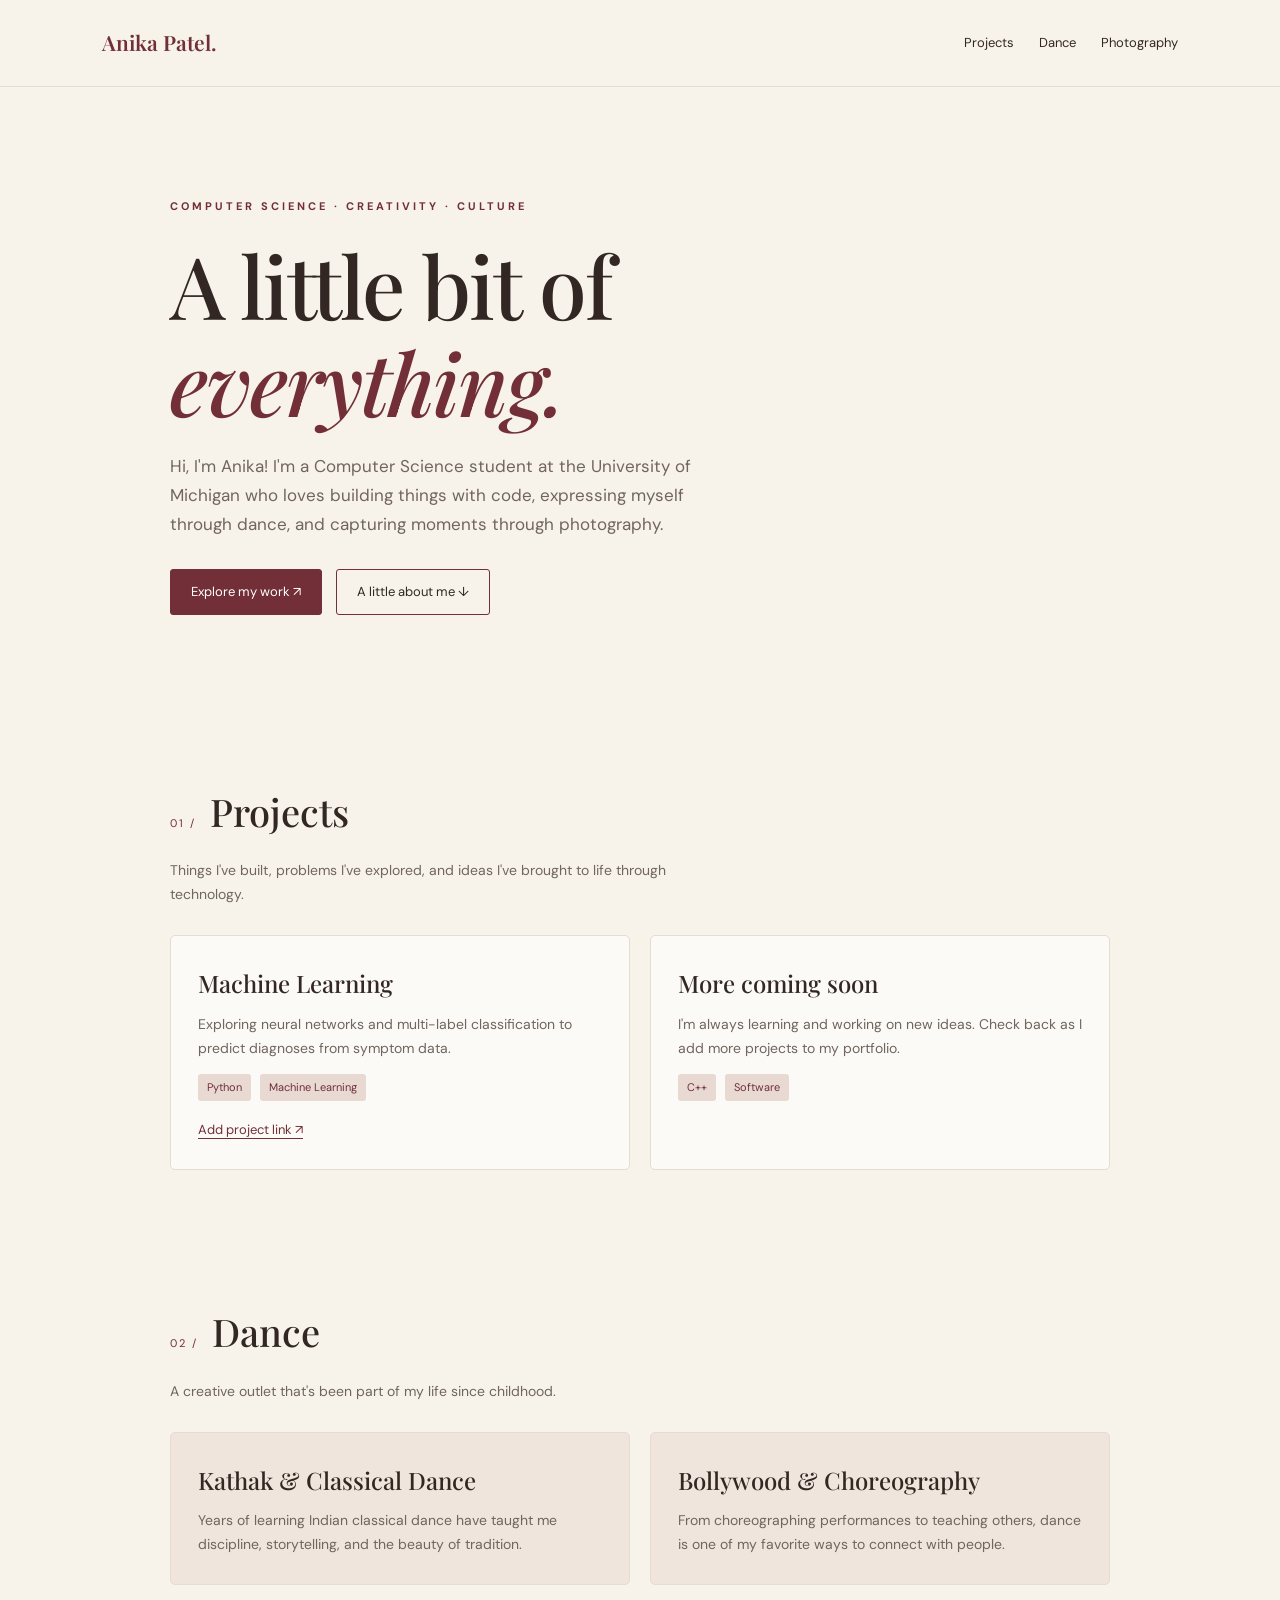
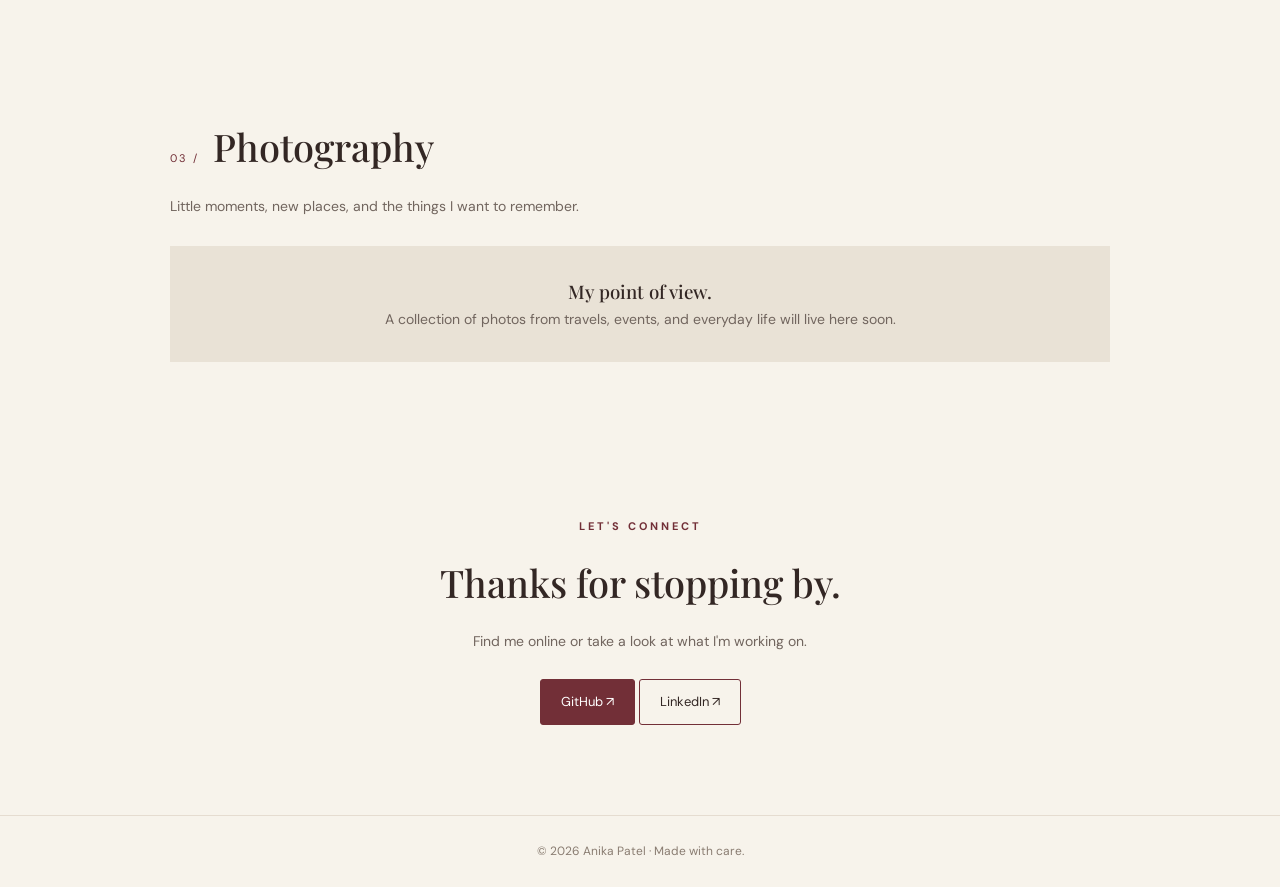
==== index.html @ 6e6ec439 "Create index.html" ====
<!DOCTYPE html>
<html lang="en">
<head>
  <meta charset="UTF-8">
  <meta name="viewport" content="width=device-width, initial-scale=1.0">
  <title>Anika Patel | Portfolio</title>

  <link rel="preconnect" href="https://fonts.googleapis.com">
  <link href="https://fonts.googleapis.com/css2?family=DM+Sans:wght@400;500;600;700&family=Playfair+Display:wght@400;500;600;700&display=swap" rel="stylesheet">

  <style>
    :root {
      --cream: #F7F3EB;
      --burgundy: #722F37;
      --rose: #E8D9D3;
      --espresso: #332724;
      --taupe: #A99B8C;
    }

    * {
      margin: 0;
      padding: 0;
      box-sizing: border-box;
    }

    html {
      scroll-behavior: smooth;
    }

    body {
      background: var(--cream);
      color: var(--espresso);
      font-family: 'DM Sans', sans-serif;
      line-height: 1.7;
    }

    a {
      color: inherit;
      text-decoration: none;
    }

    nav {
      display: flex;
      justify-content: space-between;
      align-items: center;
      padding: 25px 8%;
      border-bottom: 1px solid #e5dcd0;
    }

    .logo {
      color: var(--burgundy);
      font-family: 'Playfair Display', serif;
      font-size: 21px;
      font-weight: 600;
    }

    .nav-links {
      display: flex;
      gap: 25px;
      font-size: 13px;
    }

    .nav-links a:hover {
      color: var(--burgundy);
    }

    .hero {
      max-width: 1000px;
      margin: auto;
      padding: 110px 30px 100px;
    }

    .eyebrow {
      color: var(--burgundy);
      font-size: 11px;
      letter-spacing: 3px;
      text-transform: uppercase;
      font-weight: 700;
    }

    h1, h2, h3 {
      font-family: 'Playfair Display', serif;
      font-weight: 500;
    }

    h1 {
      font-size: clamp(48px, 8vw, 86px);
      line-height: 1.12;
      letter-spacing: -2px;
      margin: 22px 0;
    }

    h1 span {
      color: var(--burgundy);
      font-style: italic;
    }

    .intro {
      max-width: 570px;
      font-size: 17px;
      color: #71655e;
    }

    .hero-links {
      display: flex;
      gap: 14px;
      margin-top: 30px;
      flex-wrap: wrap;
    }

    .button {
      display: inline-block;
      padding: 11px 20px;
      border: 1px solid var(--burgundy);
      border-radius: 3px;
      font-size: 13px;
      transition: 0.2s;
    }

    .button.primary {
      color: white;
      background: var(--burgundy);
    }

    .button:hover {
      opacity: 0.8;
      transform: translateY(-2px);
    }

    .section {
      max-width: 1000px;
      margin: auto;
      padding: 65px 30px;
      scroll-margin-top: 25px;
    }

    .section-heading {
      display: flex;
      align-items: baseline;
      gap: 14px;
      margin-bottom: 30px;
    }

    .section-number {
      color: var(--burgundy);
      font-size: 11px;
      letter-spacing: 2px;
    }

    h2 {
      font-size: 38px;
    }

    .section-description {
      color: #71655e;
      max-width: 560px;
      margin-top: -15px;
      margin-bottom: 28px;
      font-size: 14px;
    }

    .grid {
      display: grid;
      grid-template-columns: repeat(2, minmax(0, 1fr));
      gap: 20px;
    }

    .card {
      background: #FCFAF6;
      border: 1px solid #e6ddd1;
      padding: 27px;
      border-radius: 5px;
      transition: 0.25s;
    }

    .card:hover {
      border-color: var(--burgundy);
      transform: translateY(-3px);
    }

    .card h3 {
      font-size: 24px;
      margin-bottom: 9px;
    }

    .card p {
      color: #71655e;
      font-size: 14px;
    }

    .tag {
      display: inline-block;
      color: var(--burgundy);
      background: var(--rose);
      padding: 4px 9px;
      margin: 14px 5px 0 0;
      font-size: 11px;
      border-radius: 3px;
    }

    .text-link {
      display: inline-block;
      color: var(--burgundy);
      font-size: 13px;
      margin-top: 18px;
      text-decoration: underline;
      text-underline-offset: 4px;
    }

    .dance-card {
      background: #EFE5DD;
    }

    .photo-note {
      background: #E9E2D6;
      padding: 30px;
      margin-top: 20px;
      text-align: center;
    }

    .photo-note p {
      color: #71655e;
      font-size: 14px;
    }

    .contact {
      text-align: center;
      padding-top: 90px;
      padding-bottom: 90px;
    }

    .contact h2 {
      margin: 15px 0;
    }

    footer {
      text-align: center;
      padding: 25px;
      border-top: 1px solid #e5dcd0;
      color: #897c71;
      font-size: 12px;
    }

    @media (max-width: 600px) {
      nav {
        padding: 20px 5%;
        align-items: flex-start;
        gap: 15px;
      }

      .nav-links {
        gap: 12px;
        flex-wrap: wrap;
        justify-content: flex-end;
        font-size: 11px;
      }

      .hero {
        padding: 75px 25px;
      }

      .section {
        padding: 45px 25px;
      }

      .grid {
        grid-template-columns: 1fr;
      }

      h2 {
        font-size: 32px;
      }
    }
  </style>
</head>

<body>

  <nav>
    <a href="#" class="logo">Anika Patel.</a>
    <div class="nav-links">
      <a href="#projects">Projects</a>
      <a href="#dance">Dance</a>
      <a href="#photography">Photography</a>
    </div>
  </nav>

  <header class="hero">
    <p class="eyebrow">Computer Science · Creativity · Culture</p>
    <h1>A little bit of<br><span>everything.</span></h1>
    <p class="intro">
      Hi, I'm Anika! I'm a Computer Science student at the
      University of Michigan who loves building things with code,
      expressing myself through dance, and capturing moments
      through photography.
    </p>
    <div class="hero-links">
      <a href="#projects" class="button primary">Explore my work ↗</a>
      <a href="#dance" class="button">A little about me ↓</a>
    </div>
  </header>

  <section class="section" id="projects">
    <div class="section-heading">
      <span class="section-number">01 /</span>
      <h2>Projects</h2>
    </div>
    <p class="section-description">
      Things I've built, problems I've explored, and ideas
      I've brought to life through technology.
    </p>

    <div class="grid">
      <article class="card">
        <h3>Machine Learning</h3>
        <p>
          Exploring neural networks and multi-label classification
          to predict diagnoses from symptom data.
        </p>
        <span class="tag">Python</span>
        <span class="tag">Machine Learning</span>
        <br>
        <a class="text-link" href="https://github.com/">Add project link ↗</a>
      </article>

      <article class="card">
        <h3>More coming soon</h3>
        <p>
          I'm always learning and working on new ideas.
          Check back as I add more projects to my portfolio.
        </p>
        <span class="tag">C++</span>
        <span class="tag">Software</span>
      </article>
    </div>
  </section>

  <section class="section" id="dance">
    <div class="section-heading">
      <span class="section-number">02 /</span>
      <h2>Dance</h2>
    </div>
    <p class="section-description">
      A creative outlet that's been part of my life since childhood.
    </p>

    <div class="grid">
      <article class="card dance-card">
        <h3>Kathak & Classical Dance</h3>
        <p>
          Years of learning Indian classical dance have taught me
          discipline, storytelling, and the beauty of tradition.
        </p>
      </article>

      <article class="card dance-card">
        <h3>Bollywood & Choreography</h3>
        <p>
          From choreographing performances to teaching others,
          dance is one of my favorite ways to connect with people.
        </p>
      </article>
    </div>
  </section>

  <section class="section" id="photography">
    <div class="section-heading">
      <span class="section-number">03 /</span>
      <h2>Photography</h2>
    </div>
    <p class="section-description">
      Little moments, new places, and the things I want to remember.
    </p>

    <div class="photo-note">
      <h3>My point of view.</h3>
      <p>
        A collection of photos from travels, events, and everyday life
        will live here soon.
      </p>
    </div>
  </section>

  <section class="section contact" id="contact">
    <p class="eyebrow">LET'S CONNECT</p>
    <h2>Thanks for stopping by.</h2>
    <p class="section-description" style="margin: 0 auto 25px;">
      Find me online or take a look at what I'm working on.
    </p>
    <a class="button primary"
       href="https://github.com/07anpatel">
       GitHub ↗
    </a>
    <a class="button" href="https://www.linkedin.com/">
      LinkedIn ↗
    </a>
  </section>

  <footer>
    © 2026 Anika Patel · Made with care.
  </footer>

</body>
</html>
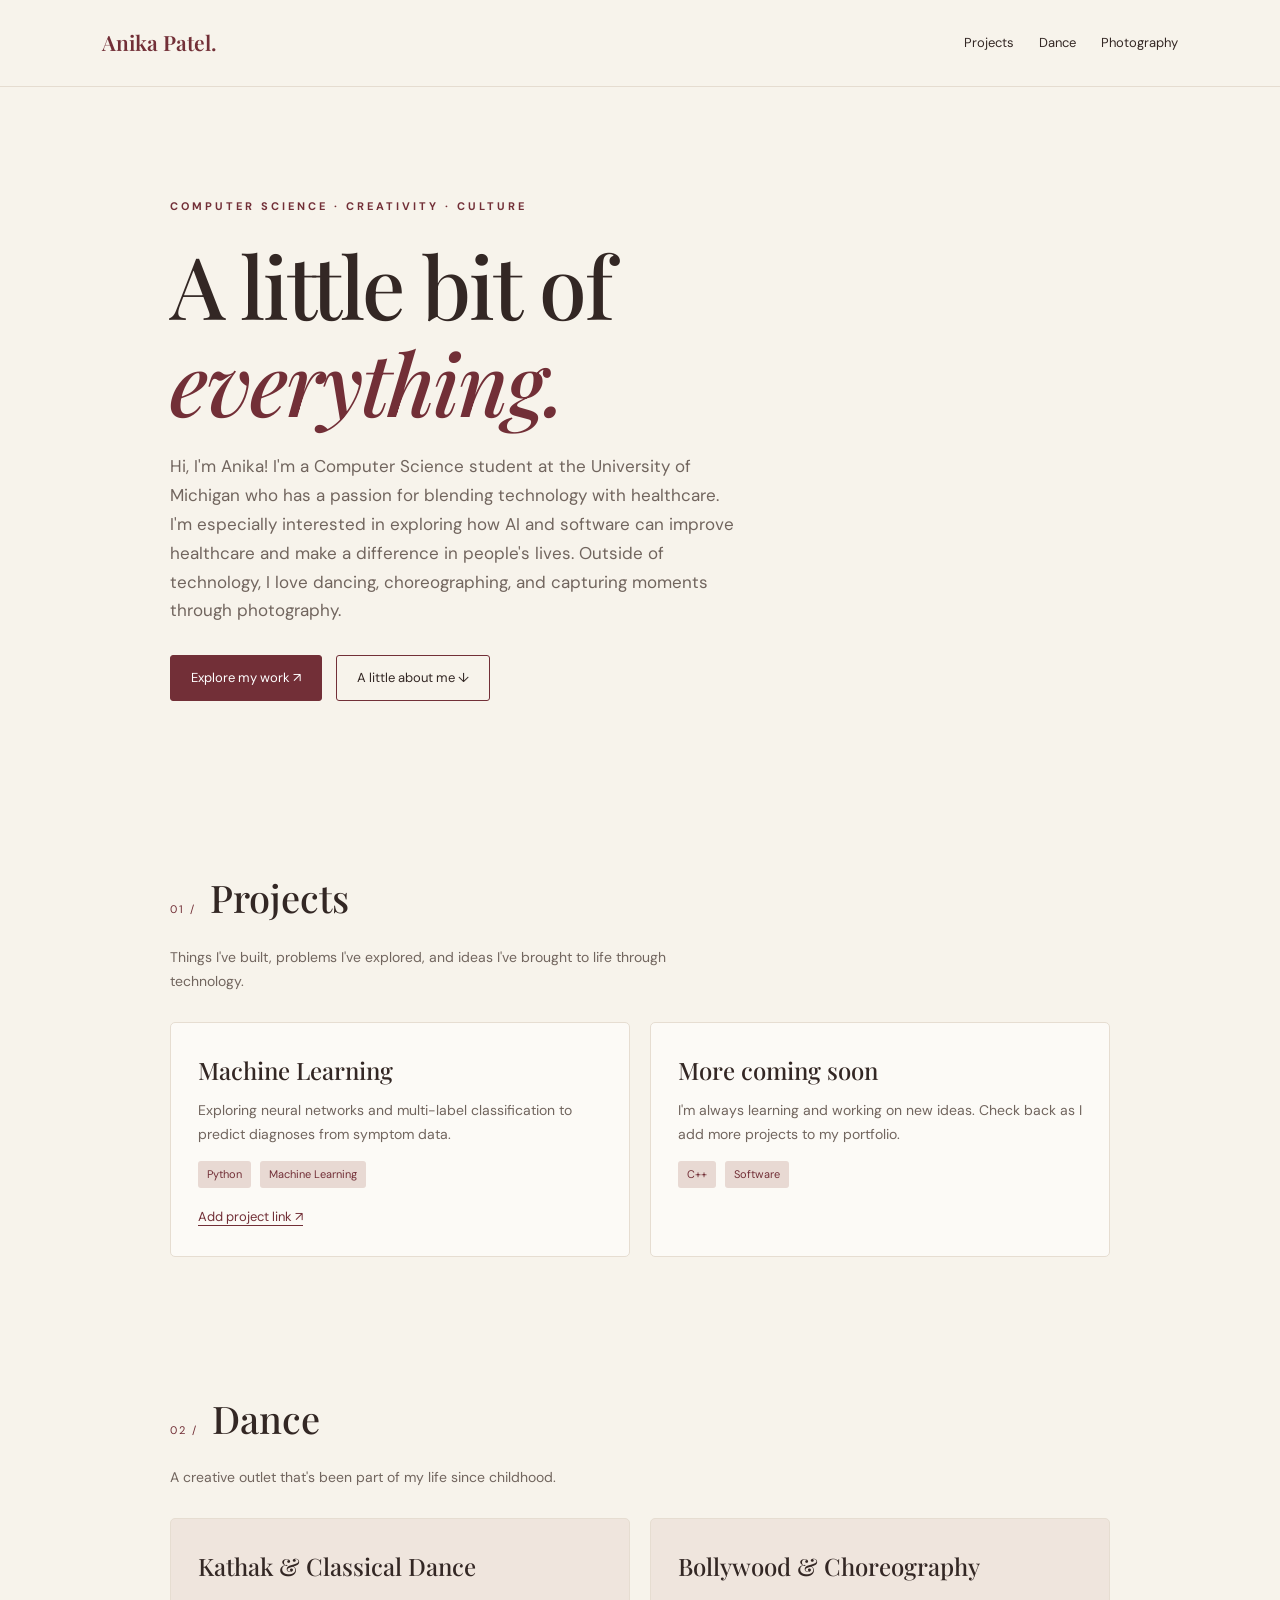
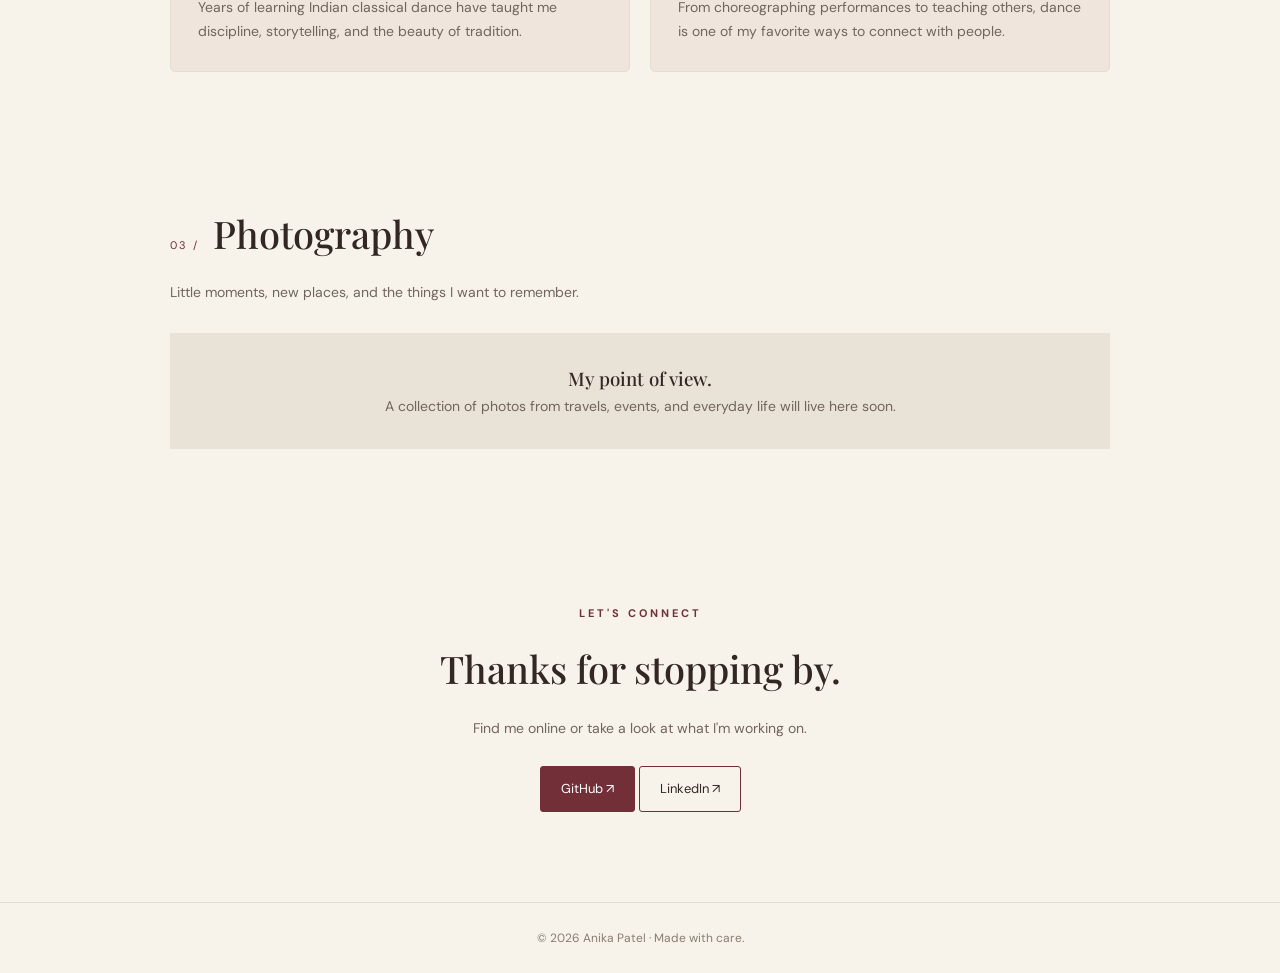
==== commit 5b02b6f7: "Update index.html" ====
--- a/index.html
+++ b/index.html
@@ -291,9 +291,11 @@
     <h1>A little bit of<br><span>everything.</span></h1>
     <p class="intro">
       Hi, I'm Anika! I'm a Computer Science student at the
-      University of Michigan who loves building things with code,
-      expressing myself through dance, and capturing moments
-      through photography.
+      University of Michigan who has a passion for blending technology
+      with healthcare. I'm especially interested in exploring how AI
+      and software can improve healthcare and make a difference in 
+      people's lives. Outside of technology, I love dancing, 
+      choreographing, and capturing moments through photography.
     </p>
     <div class="hero-links">
       <a href="#projects" class="button primary">Explore my work ↗</a>
@@ -392,7 +394,7 @@
        href="https://github.com/07anpatel">
        GitHub ↗
     </a>
-    <a class="button" href="https://www.linkedin.com/">
+    <a class="button" href="www.linkedin.com/in/anika-patel-8117b532b">
       LinkedIn ↗
     </a>
   </section>
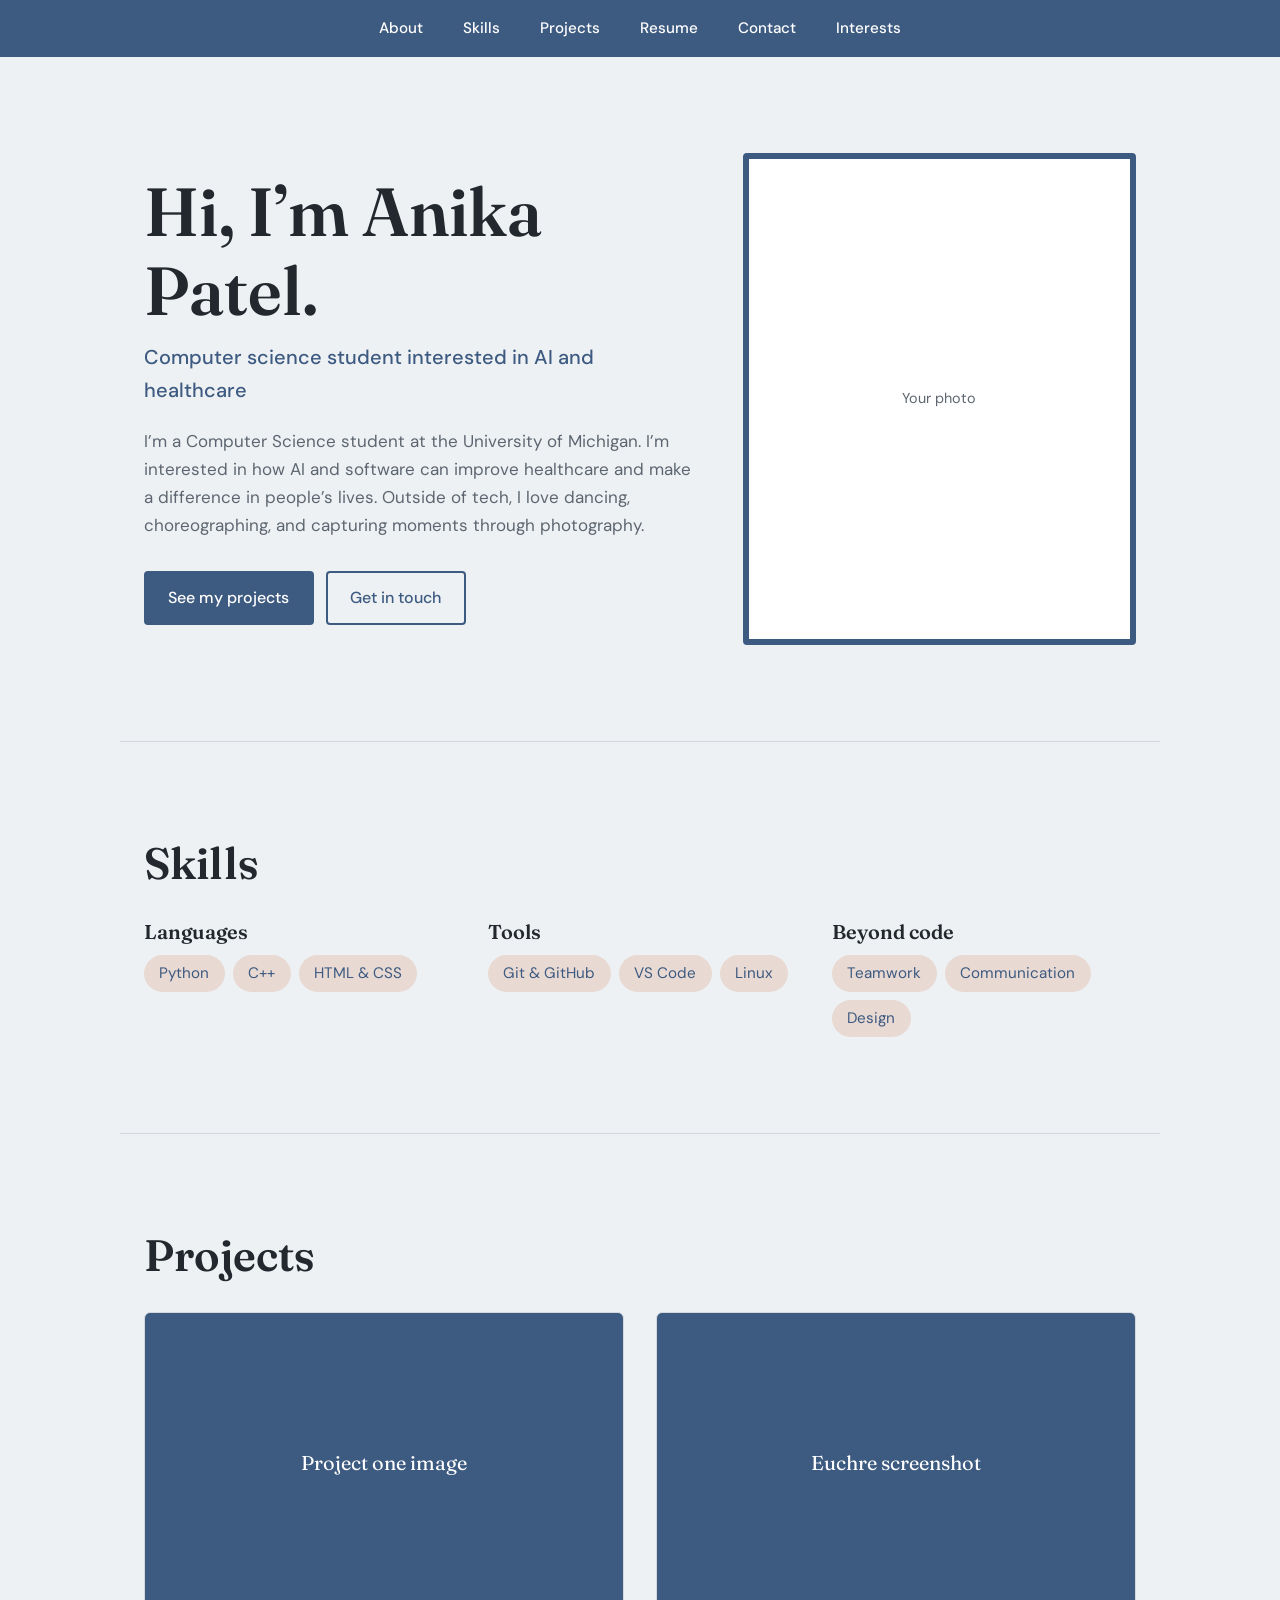
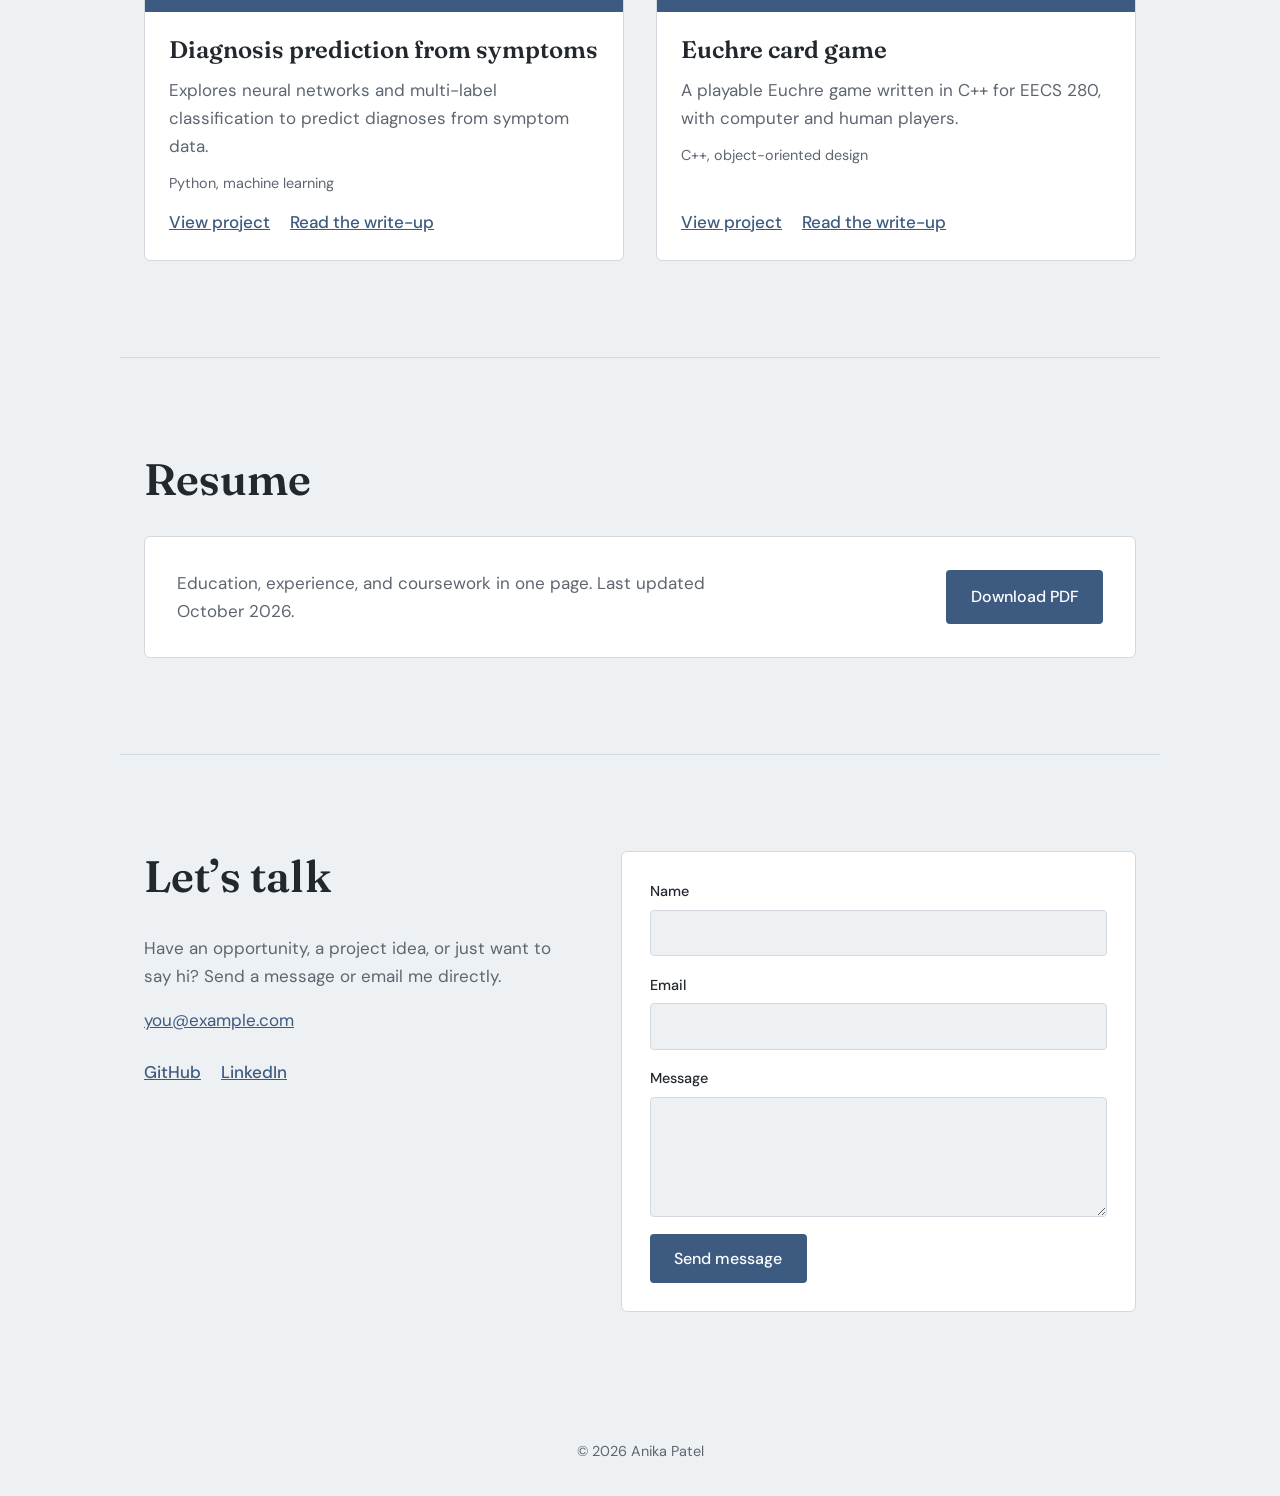
==== commit 52171f30: "Add files via upload" ====
--- a/index.html
+++ b/index.html
@@ -1,407 +1,118 @@
-
 <!DOCTYPE html>
 <html lang="en">
 <head>
-  <meta charset="UTF-8">
-  <meta name="viewport" content="width=device-width, initial-scale=1.0">
-  <title>Anika Patel | Portfolio</title>
-
-  <link rel="preconnect" href="https://fonts.googleapis.com">
-  <link href="https://fonts.googleapis.com/css2?family=DM+Sans:wght@400;500;600;700&family=Playfair+Display:wght@400;500;600;700&display=swap" rel="stylesheet">
-
-  <style>
-    :root {
-      --cream: #F7F3EB;
-      --burgundy: #722F37;
-      --rose: #E8D9D3;
-      --espresso: #332724;
-      --taupe: #A99B8C;
-    }
-
-    * {
-      margin: 0;
-      padding: 0;
-      box-sizing: border-box;
-    }
-
-    html {
-      scroll-behavior: smooth;
-    }
-
-    body {
-      background: var(--cream);
-      color: var(--espresso);
-      font-family: 'DM Sans', sans-serif;
-      line-height: 1.7;
-    }
-
-    a {
-      color: inherit;
-      text-decoration: none;
-    }
-
-    nav {
-      display: flex;
-      justify-content: space-between;
-      align-items: center;
-      padding: 25px 8%;
-      border-bottom: 1px solid #e5dcd0;
-    }
-
-    .logo {
-      color: var(--burgundy);
-      font-family: 'Playfair Display', serif;
-      font-size: 21px;
-      font-weight: 600;
-    }
-
-    .nav-links {
-      display: flex;
-      gap: 25px;
-      font-size: 13px;
-    }
-
-    .nav-links a:hover {
-      color: var(--burgundy);
-    }
-
-    .hero {
-      max-width: 1000px;
-      margin: auto;
-      padding: 110px 30px 100px;
-    }
-
-    .eyebrow {
-      color: var(--burgundy);
-      font-size: 11px;
-      letter-spacing: 3px;
-      text-transform: uppercase;
-      font-weight: 700;
-    }
-
-    h1, h2, h3 {
-      font-family: 'Playfair Display', serif;
-      font-weight: 500;
-    }
-
-    h1 {
-      font-size: clamp(48px, 8vw, 86px);
-      line-height: 1.12;
-      letter-spacing: -2px;
-      margin: 22px 0;
-    }
-
-    h1 span {
-      color: var(--burgundy);
-      font-style: italic;
-    }
-
-    .intro {
-      max-width: 570px;
-      font-size: 17px;
-      color: #71655e;
-    }
-
-    .hero-links {
-      display: flex;
-      gap: 14px;
-      margin-top: 30px;
-      flex-wrap: wrap;
-    }
-
-    .button {
-      display: inline-block;
-      padding: 11px 20px;
-      border: 1px solid var(--burgundy);
-      border-radius: 3px;
-      font-size: 13px;
-      transition: 0.2s;
-    }
-
-    .button.primary {
-      color: white;
-      background: var(--burgundy);
-    }
-
-    .button:hover {
-      opacity: 0.8;
-      transform: translateY(-2px);
-    }
-
-    .section {
-      max-width: 1000px;
-      margin: auto;
-      padding: 65px 30px;
-      scroll-margin-top: 25px;
-    }
-
-    .section-heading {
-      display: flex;
-      align-items: baseline;
-      gap: 14px;
-      margin-bottom: 30px;
-    }
-
-    .section-number {
-      color: var(--burgundy);
-      font-size: 11px;
-      letter-spacing: 2px;
-    }
-
-    h2 {
-      font-size: 38px;
-    }
-
-    .section-description {
-      color: #71655e;
-      max-width: 560px;
-      margin-top: -15px;
-      margin-bottom: 28px;
-      font-size: 14px;
-    }
-
-    .grid {
-      display: grid;
-      grid-template-columns: repeat(2, minmax(0, 1fr));
-      gap: 20px;
-    }
-
-    .card {
-      background: #FCFAF6;
-      border: 1px solid #e6ddd1;
-      padding: 27px;
-      border-radius: 5px;
-      transition: 0.25s;
-    }
-
-    .card:hover {
-      border-color: var(--burgundy);
-      transform: translateY(-3px);
-    }
-
-    .card h3 {
-      font-size: 24px;
-      margin-bottom: 9px;
-    }
-
-    .card p {
-      color: #71655e;
-      font-size: 14px;
-    }
-
-    .tag {
-      display: inline-block;
-      color: var(--burgundy);
-      background: var(--rose);
-      padding: 4px 9px;
-      margin: 14px 5px 0 0;
-      font-size: 11px;
-      border-radius: 3px;
-    }
-
-    .text-link {
-      display: inline-block;
-      color: var(--burgundy);
-      font-size: 13px;
-      margin-top: 18px;
-      text-decoration: underline;
-      text-underline-offset: 4px;
-    }
-
-    .dance-card {
-      background: #EFE5DD;
-    }
-
-    .photo-note {
-      background: #E9E2D6;
-      padding: 30px;
-      margin-top: 20px;
-      text-align: center;
-    }
-
-    .photo-note p {
-      color: #71655e;
-      font-size: 14px;
-    }
-
-    .contact {
-      text-align: center;
-      padding-top: 90px;
-      padding-bottom: 90px;
-    }
-
-    .contact h2 {
-      margin: 15px 0;
-    }
-
-    footer {
-      text-align: center;
-      padding: 25px;
-      border-top: 1px solid #e5dcd0;
-      color: #897c71;
-      font-size: 12px;
-    }
-
-    @media (max-width: 600px) {
-      nav {
-        padding: 20px 5%;
-        align-items: flex-start;
-        gap: 15px;
-      }
-
-      .nav-links {
-        gap: 12px;
-        flex-wrap: wrap;
-        justify-content: flex-end;
-        font-size: 11px;
-      }
-
-      .hero {
-        padding: 75px 25px;
-      }
-
-      .section {
-        padding: 45px 25px;
-      }
-
-      .grid {
-        grid-template-columns: 1fr;
-      }
-
-      h2 {
-        font-size: 32px;
-      }
-    }
-  </style>
+<meta charset="utf-8">
+<meta name="viewport" content="width=device-width, initial-scale=1">
+<title>Anika Patel | Portfolio</title>
+<link rel="preconnect" href="https://fonts.googleapis.com">
+<link rel="preconnect" href="https://fonts.gstatic.com" crossorigin>
+<link href="https://fonts.googleapis.com/css2?family=Fraunces:opsz,wght@9..144,400;9..144,600&family=DM+Sans:wght@400;500;700&display=swap" rel="stylesheet">
+<link rel="stylesheet" href="styles.css">
 </head>
-
 <body>
 
-  <nav>
-    <a href="#" class="logo">Anika Patel.</a>
-    <div class="nav-links">
-      <a href="#projects">Projects</a>
-      <a href="#dance">Dance</a>
-      <a href="#photography">Photography</a>
+<nav aria-label="Main">
+  <ul>
+    <li><a href="#about">About</a></li>
+    <li><a href="#skills">Skills</a></li>
+    <li><a href="#projects">Projects</a></li>
+    <li><a href="#resume">Resume</a></li>
+    <li><a href="#contact">Contact</a></li>
+    <li><a href="interests.html">Interests</a></li>
+  </ul>
+</nav>
+
+<main>
+  <section id="about" class="hero">
+    <div>
+      <h1>Hi, I’m Anika Patel.</h1>
+      <p class="role">Computer science student interested in AI and healthcare</p>
+      <p>I’m a Computer Science student at the University of Michigan. I’m interested in how AI and software can improve healthcare and make a difference in people’s lives. Outside of tech, I love dancing, choreographing, and capturing moments through photography.</p>
+      <div class="actions">
+        <a class="btn" href="#projects">See my projects</a>
+        <a class="btn ghost" href="#contact">Get in touch</a>
+      </div>
     </div>
-  </nav>
+    <div class="photo">
+      <!-- Replace with: <img src="photo.jpg" alt="Your Name"> -->
+      Your photo
+    </div>
+  </section>
 
-  <header class="hero">
-    <p class="eyebrow">Computer Science · Creativity · Culture</p>
-    <h1>A little bit of<br><span>everything.</span></h1>
-    <p class="intro">
-      Hi, I'm Anika! I'm a Computer Science student at the
-      University of Michigan who has a passion for blending technology
-      with healthcare. I'm especially interested in exploring how AI
-      and software can improve healthcare and make a difference in 
-      people's lives. Outside of technology, I love dancing, 
-      choreographing, and capturing moments through photography.
-    </p>
-    <div class="hero-links">
-      <a href="#projects" class="button primary">Explore my work ↗</a>
-      <a href="#dance" class="button">A little about me ↓</a>
+  <section id="skills">
+    <h2>Skills</h2>
+    <div class="skills">
+      <div>
+        <h3>Languages</h3>
+        <ul><li>Python</li><li>C++</li><li>HTML &amp; CSS</li></ul>
+      </div>
+      <div>
+        <h3>Tools</h3>
+        <ul><li>Git &amp; GitHub</li><li>VS Code</li><li>Linux</li></ul>
+      </div>
+      <div>
+        <h3>Beyond code</h3>
+        <ul><li>Teamwork</li><li>Communication</li><li>Design</li></ul>
+      </div>
     </div>
-  </header>
+  </section>
 
-  <section class="section" id="projects">
-    <div class="section-heading">
-      <span class="section-number">01 /</span>
-      <h2>Projects</h2>
-    </div>
-    <p class="section-description">
-      Things I've built, problems I've explored, and ideas
-      I've brought to life through technology.
-    </p>
-
-    <div class="grid">
-      <article class="card">
-        <h3>Machine Learning</h3>
-        <p>
-          Exploring neural networks and multi-label classification
-          to predict diagnoses from symptom data.
-        </p>
-        <span class="tag">Python</span>
-        <span class="tag">Machine Learning</span>
-        <br>
-        <a class="text-link" href="https://github.com/">Add project link ↗</a>
+  <section id="projects">
+    <h2>Projects</h2>
+    <div class="projects">
+      <article class="project">
+        <div class="shot"><!-- <img src="project1.png" alt=""> -->Project one image</div>
+        <div class="body">
+          <h3>Diagnosis prediction from symptoms</h3>
+          <p>Explores neural networks and multi-label classification to predict diagnoses from symptom data.</p>
+          <p class="tags">Python, machine learning</p>
+          <!-- Link to wherever it lives: live site, Figma, video, PDF write-up, etc. -->
+          <div class="links"><a href="#">View project</a><a href="#">Read the write-up</a></div>
+        </div>
       </article>
-
-      <article class="card">
-        <h3>More coming soon</h3>
-        <p>
-          I'm always learning and working on new ideas.
-          Check back as I add more projects to my portfolio.
-        </p>
-        <span class="tag">C++</span>
-        <span class="tag">Software</span>
+      <article class="project">
+        <div class="shot"><!-- <img src="project2.png" alt=""> -->Euchre screenshot</div>
+        <div class="body">
+          <h3>Euchre card game</h3>
+          <p>A playable Euchre game written in C++ for EECS 280, with computer and human players.</p>
+          <p class="tags">C++, object-oriented design</p>
+          <!-- Link to wherever it lives: live site, Figma, video, PDF write-up, etc. -->
+          <div class="links"><a href="#">View project</a><a href="#">Read the write-up</a></div>
+        </div>
       </article>
     </div>
   </section>
 
-  <section class="section" id="dance">
-    <div class="section-heading">
-      <span class="section-number">02 /</span>
-      <h2>Dance</h2>
-    </div>
-    <p class="section-description">
-      A creative outlet that's been part of my life since childhood.
-    </p>
-
-    <div class="grid">
-      <article class="card dance-card">
-        <h3>Kathak & Classical Dance</h3>
-        <p>
-          Years of learning Indian classical dance have taught me
-          discipline, storytelling, and the beauty of tradition.
-        </p>
-      </article>
-
-      <article class="card dance-card">
-        <h3>Bollywood & Choreography</h3>
-        <p>
-          From choreographing performances to teaching others,
-          dance is one of my favorite ways to connect with people.
-        </p>
-      </article>
+  <section id="resume">
+    <h2>Resume</h2>
+    <div class="resume">
+      <p>Education, experience, and coursework in one page. Last updated October 2026.</p>
+      <a class="btn" href="resume.pdf" download>Download PDF</a>
     </div>
   </section>
 
-  <section class="section" id="photography">
-    <div class="section-heading">
-      <span class="section-number">03 /</span>
-      <h2>Photography</h2>
-    </div>
-    <p class="section-description">
-      Little moments, new places, and the things I want to remember.
-    </p>
-
-    <div class="photo-note">
-      <h3>My point of view.</h3>
-      <p>
-        A collection of photos from travels, events, and everyday life
-        will live here soon.
-      </p>
+  <section id="contact">
+    <div class="contact">
+      <div>
+        <h2>Let’s talk</h2>
+        <p>Have an opportunity, a project idea, or just want to say hi? Send a message or email me directly.</p>
+        <a href="mailto:you@example.com">you@example.com</a>
+        <div class="social">
+          <a href="https://github.com/07anpatel">GitHub</a>
+          <a href="https://www.linkedin.com/in/anika-patel-8117b532b/">LinkedIn</a>
+        </div>
+      </div>
+      <!-- Static sites can't send mail on their own. Swap the action for your Formspree/Netlify endpoint, or this opens the visitor's email app. -->
+      <form action="mailto:you@example.com" method="post" enctype="text/plain">
+        <label>Name <input name="name" required></label>
+        <label>Email <input type="email" name="email" required></label>
+        <label>Message <textarea name="message" required></textarea></label>
+        <button class="btn" type="submit">Send message</button>
+      </form>
     </div>
   </section>
+</main>
 
-  <section class="section contact" id="contact">
-    <p class="eyebrow">LET'S CONNECT</p>
-    <h2>Thanks for stopping by.</h2>
-    <p class="section-description" style="margin: 0 auto 25px;">
-      Find me online or take a look at what I'm working on.
-    </p>
-    <a class="button primary"
-       href="https://github.com/07anpatel">
-       GitHub ↗
-    </a>
-    <a class="button" href="www.linkedin.com/in/anika-patel-8117b532b">
-      LinkedIn ↗
-    </a>
-  </section>
-
-  <footer>
-    © 2026 Anika Patel · Made with care.
-  </footer>
-
+<footer>© 2026 Anika Patel</footer>
 </body>
 </html>
--- a/styles.css
+++ b/styles.css
@@ -0,0 +1,120 @@
+/* ====== SWAP YOUR COLORS HERE ====== */
+:root {
+  --bg: #F7F3EB;        /* page background (cream) */
+  --surface: #FCFAF6;   /* cards, form, panels */
+  --text: #332724;      /* main text (espresso) */
+  --muted: #71655e;     /* secondary text */
+  --accent: #722F37;    /* nav bar, buttons, links (burgundy) */
+  --accent-ink: #ffffff;/* text on accent */
+  --line: #e6ddd1;      /* dividers */
+  --rose: #E8D9D3;     /* skill pills, soft highlights */
+  --taupe: #A99B8C;    /* spare accent */
+}
+/* =================================== */
+:root {
+  --bg: #eef1f4;        /* page background */
+  --surface: #ffffff;   /* cards, form, panels */
+  --text: #23282e;      /* main text */
+  --muted: #5d6670;     /* secondary text */
+  --accent: #3d5a80;    /* nav bar, buttons, links */
+  --accent-ink: #ffffff;/* text on accent */
+  --line: #d3d9df;      /* dividers */
+}
+/* =================================== */
+
+* { box-sizing: border-box; margin: 0; }
+html { scroll-behavior: smooth; scroll-padding-top: 64px; }
+body { background: var(--bg); color: var(--text); font: 400 1.0625rem/1.65 "DM Sans", system-ui, sans-serif; }
+h1, h2, h3 { font-family: "Fraunces", Georgia, serif; font-weight: 600; line-height: 1.15; }
+a { color: var(--accent); }
+:focus-visible { outline: 3px solid var(--accent); outline-offset: 3px; }
+
+/* nav */
+nav { position: sticky; top: 0; z-index: 10; background: var(--accent); }
+nav ul { display: flex; justify-content: center; gap: clamp(1rem, 4vw, 2.5rem); list-style: none; padding: 0; }
+nav a { display: block; padding: 1rem 0; color: var(--accent-ink); text-decoration: none; font-weight: 500; font-size: .95rem; }
+nav a:hover { text-decoration: underline; text-underline-offset: 6px; }
+
+section { max-width: 1040px; margin: 0 auto; padding: clamp(3.5rem, 9vw, 6rem) 1.5rem; }
+section + section { border-top: 1px solid var(--line); }
+h2 { font-size: clamp(2rem, 5vw, 2.75rem); margin-bottom: 2rem; }
+
+/* hero */
+.hero { display: grid; grid-template-columns: 1.4fr 1fr; gap: 3rem; align-items: center; min-height: 70vh; }
+.hero h1 { font-size: clamp(2.5rem, 7vw, 4.25rem); margin-bottom: .75rem; }
+.hero .role { font-size: 1.25rem; color: var(--accent); font-weight: 500; margin-bottom: 1.25rem; }
+.hero p { max-width: 52ch; color: var(--muted); }
+.hero .actions { display: flex; gap: .75rem; margin-top: 2rem; flex-wrap: wrap; }
+.photo { aspect-ratio: 4 / 5; background: var(--surface); border: 6px solid var(--accent); border-radius: 4px; display: grid; place-items: center; color: var(--muted); font-size: .9rem; overflow: hidden; }
+.photo img { width: 100%; height: 100%; object-fit: cover; }
+
+.btn { display: inline-block; padding: .75rem 1.4rem; border-radius: 4px; background: var(--accent); color: var(--accent-ink); text-decoration: none; font-weight: 500; border: 2px solid var(--accent); cursor: pointer; font-family: inherit; font-size: 1rem; }
+.btn.ghost { background: transparent; color: var(--accent); }
+.btn:hover { filter: brightness(1.1); }
+
+/* skills */
+.skills { display: grid; grid-template-columns: repeat(auto-fit, minmax(240px, 1fr)); gap: 2.5rem; }
+.skills h3 { font-size: 1.25rem; margin-bottom: .75rem; }
+.skills ul { list-style: none; padding: 0; display: flex; flex-wrap: wrap; gap: .5rem; }
+.skills li { background: var(--rose); border: 1px solid transparent; color: var(--accent); border-radius: 999px; padding: .3rem .9rem; font-size: .95rem; }
+
+/* projects: two large side-by-side features */
+.projects { display: grid; grid-template-columns: repeat(2, 1fr); gap: 2rem; }
+.project { background: var(--surface); border: 1px solid var(--line); border-radius: 6px; overflow: hidden; display: flex; flex-direction: column; }
+.project .shot { aspect-ratio: 16 / 10; background: var(--accent); color: var(--accent-ink); display: grid; place-items: center; font-family: "Fraunces", serif; font-size: 1.25rem; }
+.project .shot img { width: 100%; height: 100%; object-fit: cover; }
+.project .body { padding: 1.5rem; display: flex; flex-direction: column; gap: .75rem; flex: 1; }
+.project h3 { font-size: 1.5rem; }
+.project p { color: var(--muted); }
+.project .tags { font-size: .9rem; color: var(--muted); }
+.project .links { margin-top: auto; display: flex; gap: 1.25rem; font-weight: 500; }
+
+/* resume */
+.resume { display: flex; flex-wrap: wrap; gap: 2rem; align-items: center; justify-content: space-between; background: var(--surface); border: 1px solid var(--line); border-radius: 6px; padding: 2rem; }
+.resume p { color: var(--muted); max-width: 46ch; }
+
+/* contact */
+.contact { display: grid; grid-template-columns: 1fr 1.2fr; gap: 3rem; }
+.contact p { color: var(--muted); margin-bottom: 1rem; }
+.contact .social { display: flex; gap: 1.25rem; font-weight: 500; margin-top: 1.5rem; }
+form { background: var(--surface); border: 1px solid var(--line); border-radius: 6px; padding: 1.75rem; display: grid; gap: 1.1rem; }
+label { display: grid; gap: .35rem; font-size: .9rem; font-weight: 500; }
+input, textarea { font: inherit; padding: .65rem .8rem; border: 1px solid var(--line); border-radius: 4px; background: var(--bg); color: var(--text); }
+textarea { min-height: 120px; resize: vertical; }
+form .btn { justify-self: start; }
+
+footer { text-align: center; padding: 2rem 1.5rem; color: var(--muted); font-size: .9rem; }
+
+@media (max-width: 760px) {
+  .hero, .projects, .contact { grid-template-columns: 1fr; }
+  .hero { min-height: 0; }
+  .photo { max-width: 320px; }
+}
+@media (prefers-reduced-motion: reduce) { html { scroll-behavior: auto; } }
+
+/* interests + sub pages */
+.page-head { max-width: 1040px; margin: 0 auto; padding: clamp(3rem, 8vw, 5rem) 1.5rem 0; }
+.page-head p { color: var(--muted); max-width: 56ch; }
+.page-head a.back { display: inline-block; margin-bottom: 1.5rem; font-weight: 500; }
+.page-head + section { border-top: 0; }
+.interests { display: grid; grid-template-columns: repeat(2, 1fr); gap: 2rem; }
+.interest { display: flex; flex-direction: column; background: var(--surface); border: 1px solid var(--line); border-radius: 6px; overflow: hidden; text-decoration: none; color: var(--text); }
+.interest .shot { aspect-ratio: 4 / 3; background: var(--accent); color: var(--accent-ink); display: grid; place-items: center; font-family: "Fraunces", serif; font-size: 1.25rem; }
+.interest .shot img { width: 100%; height: 100%; object-fit: cover; }
+.interest .body { padding: 1.5rem; display: grid; gap: .5rem; }
+.interest h3 { font-size: 1.5rem; }
+.interest p { color: var(--muted); }
+.interest .go { color: var(--accent); font-weight: 500; }
+.interest:hover h3 { text-decoration: underline; text-underline-offset: 5px; }
+.gallery { columns: 3 240px; column-gap: 1rem; }
+.gallery figure { break-inside: avoid; margin-bottom: 1rem; background: var(--surface); border: 1px solid var(--line); border-radius: 4px; overflow: hidden; }
+.gallery img { display: block; width: 100%; }
+.gallery .ph { aspect-ratio: 3 / 4; display: grid; place-items: center; color: var(--muted); background: var(--surface); }
+.gallery figure:nth-child(3n+2) .ph { aspect-ratio: 4 / 3; }
+.gallery figcaption { padding: .6rem .8rem; font-size: .9rem; color: var(--muted); }
+.videos { display: grid; grid-template-columns: repeat(auto-fit, minmax(300px, 1fr)); gap: 1.5rem; }
+.video { background: var(--surface); border: 1px solid var(--line); border-radius: 6px; overflow: hidden; }
+.video .frame { aspect-ratio: 16 / 9; background: var(--accent); color: var(--accent-ink); display: grid; place-items: center; }
+.video iframe { width: 100%; height: 100%; border: 0; }
+.video p { padding: 1rem 1.25rem; color: var(--muted); }
+@media (max-width: 760px) { .interests { grid-template-columns: 1fr; } }
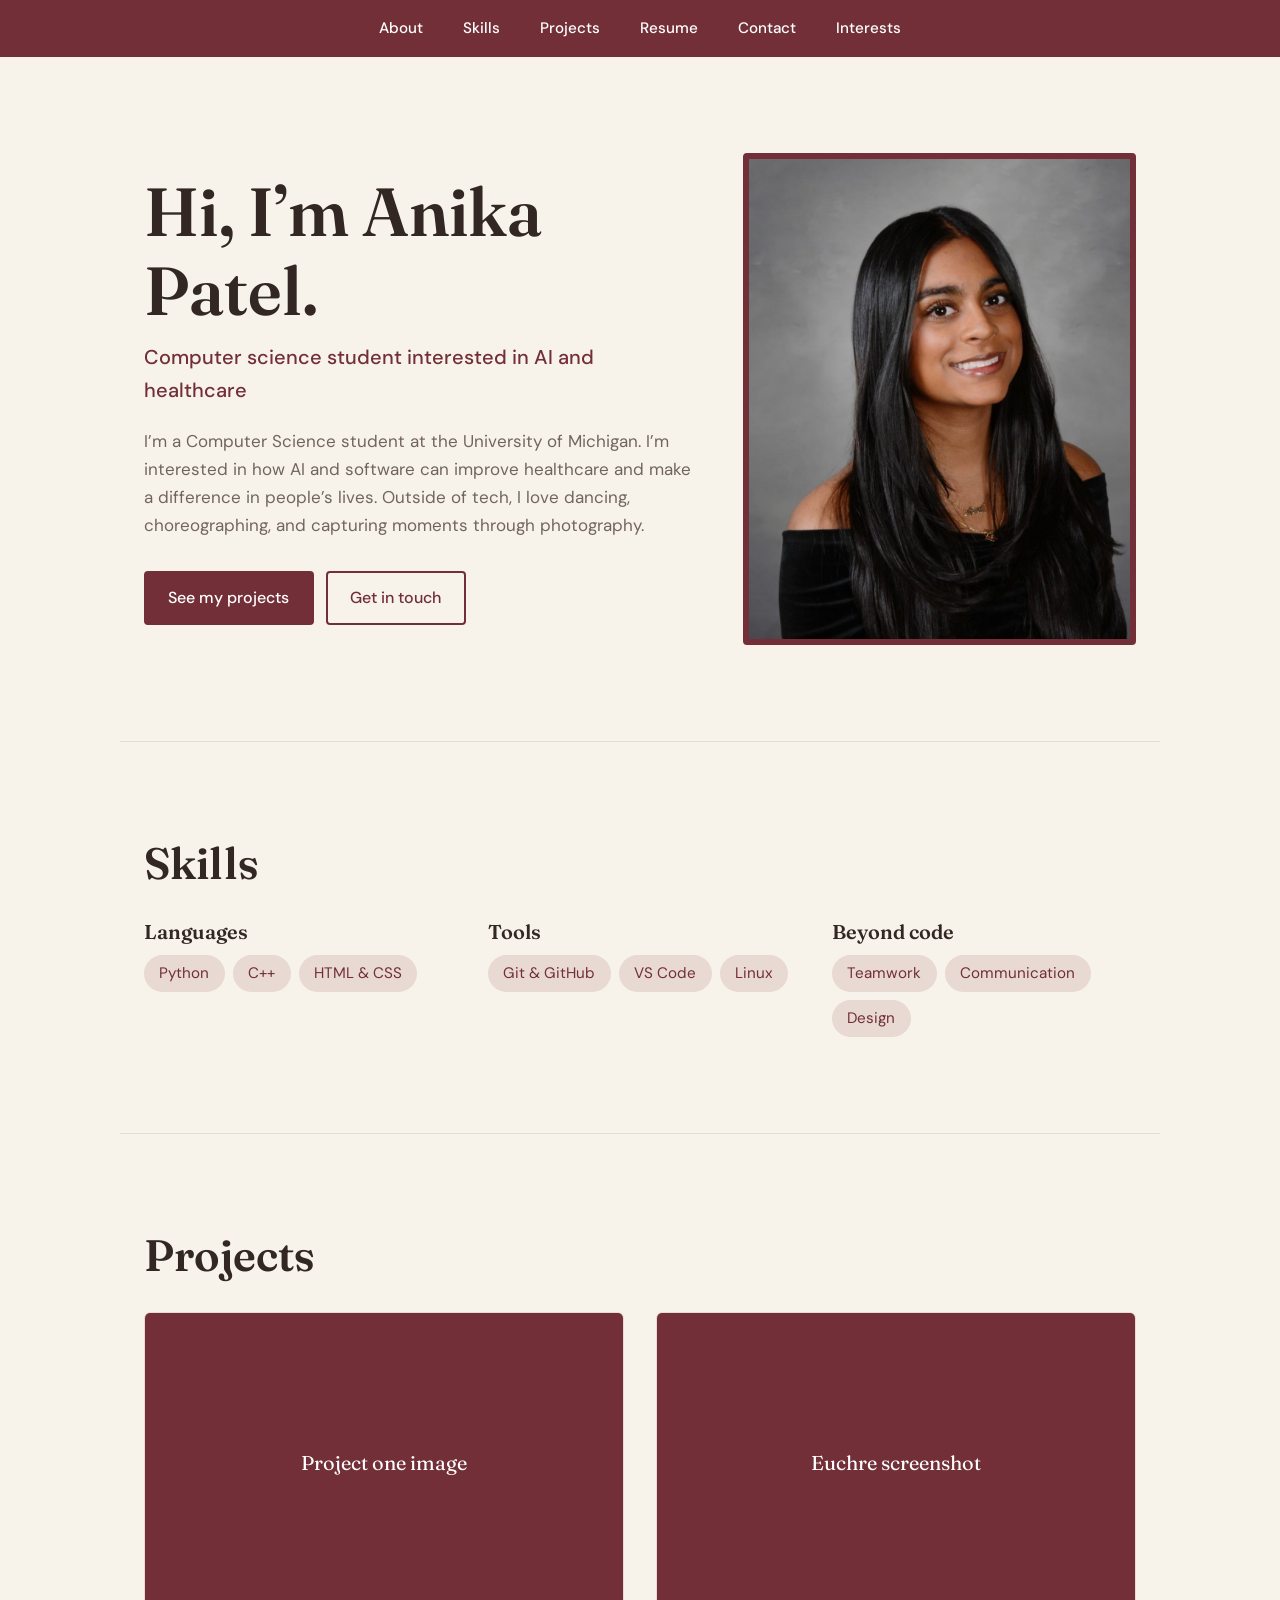
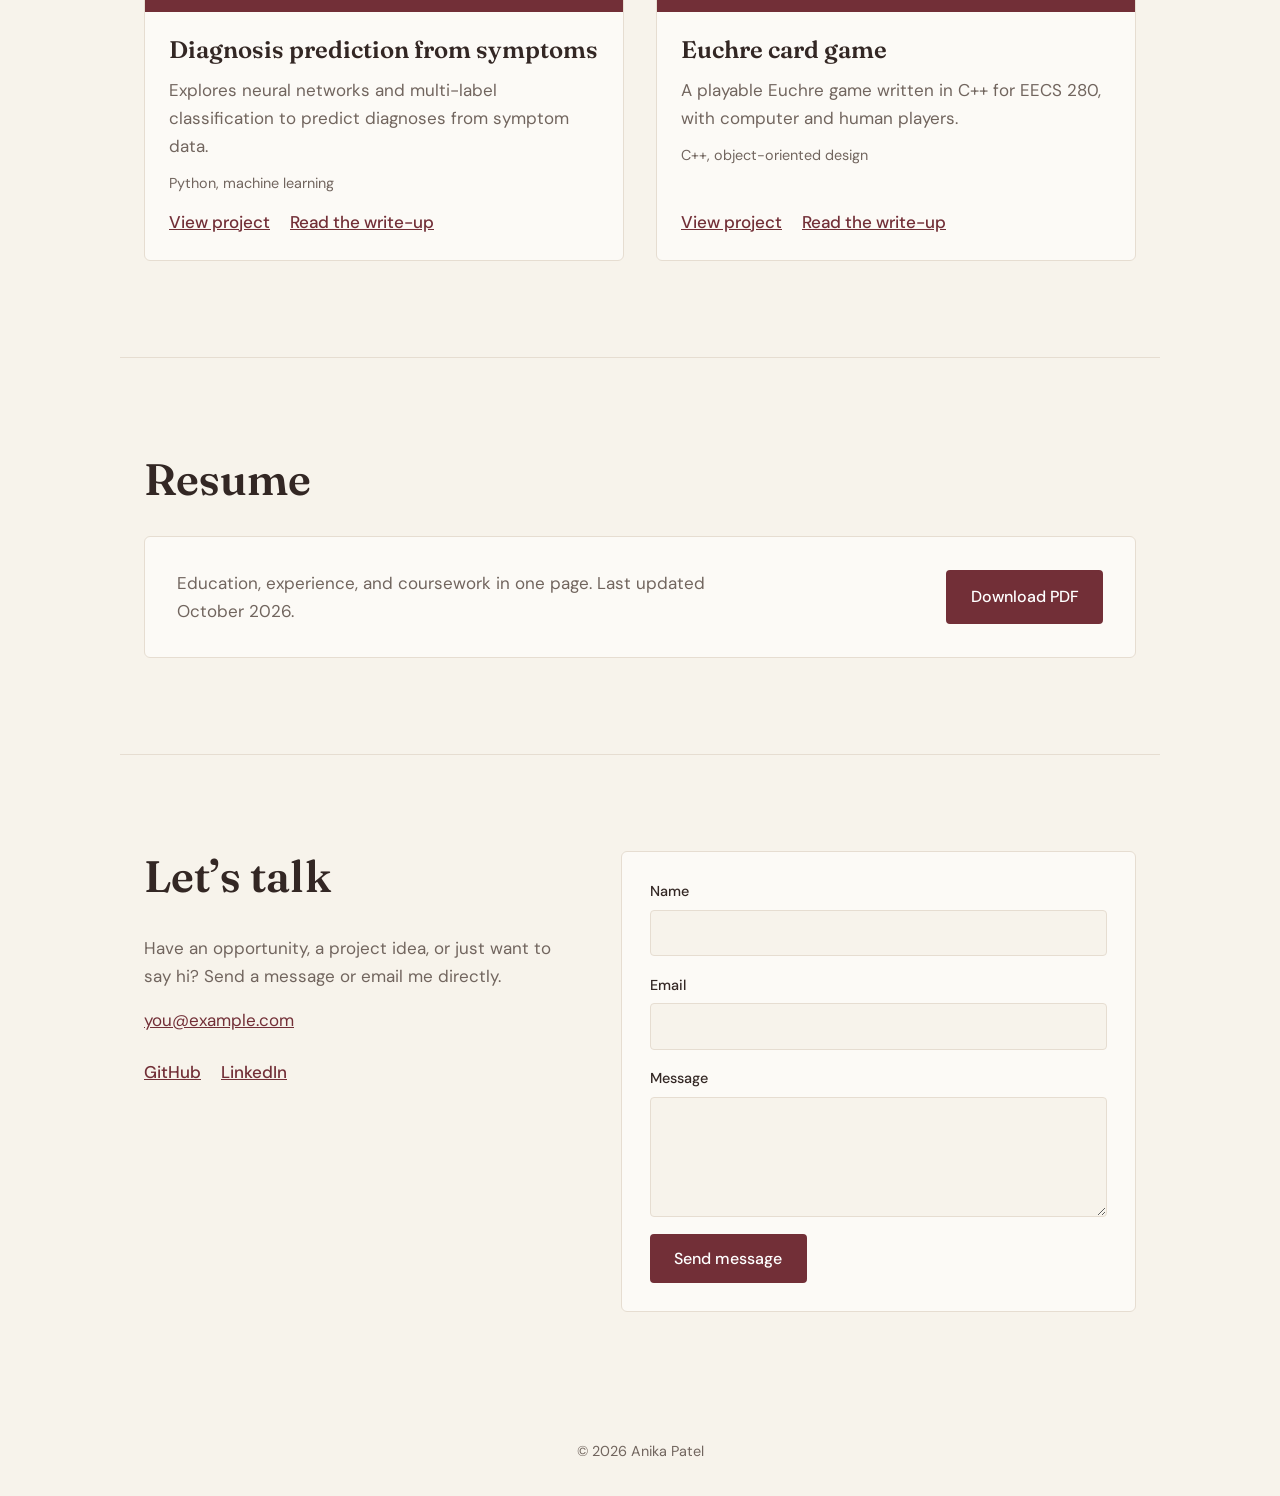
==== commit b89cf702: "Add files via upload" ====
--- a/index.html
+++ b/index.html
@@ -34,8 +34,7 @@
       </div>
     </div>
     <div class="photo">
-      <!-- Replace with: <img src="photo.jpg" alt="Your Name"> -->
-      Your photo
+      <img src="photo.jpg" alt="Portrait of Anika Patel">
     </div>
   </section>
 
--- a/styles.css
+++ b/styles.css
@@ -9,16 +9,6 @@
   --line: #e6ddd1;      /* dividers */
   --rose: #E8D9D3;     /* skill pills, soft highlights */
   --taupe: #A99B8C;    /* spare accent */
-}
-/* =================================== */
-:root {
-  --bg: #eef1f4;        /* page background */
-  --surface: #ffffff;   /* cards, form, panels */
-  --text: #23282e;      /* main text */
-  --muted: #5d6670;     /* secondary text */
-  --accent: #3d5a80;    /* nav bar, buttons, links */
-  --accent-ink: #ffffff;/* text on accent */
-  --line: #d3d9df;      /* dividers */
 }
 /* =================================== */
 
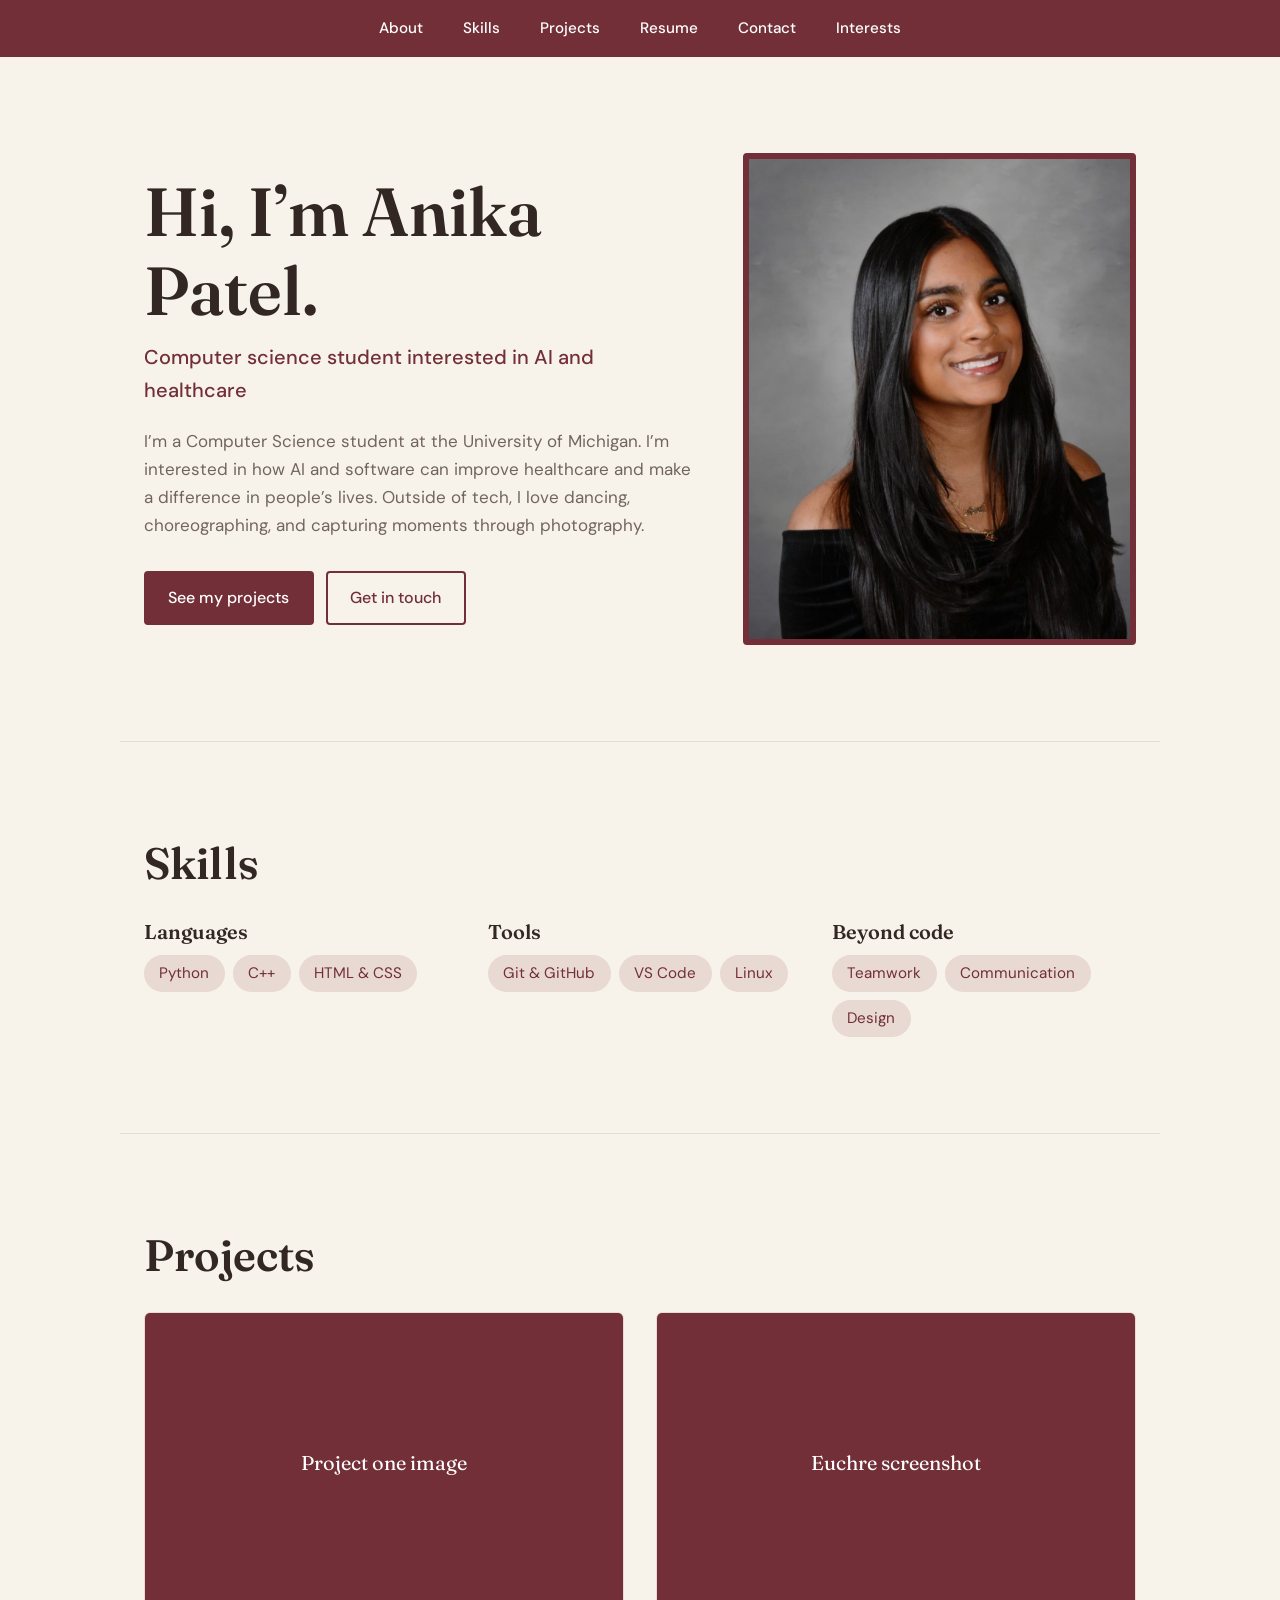
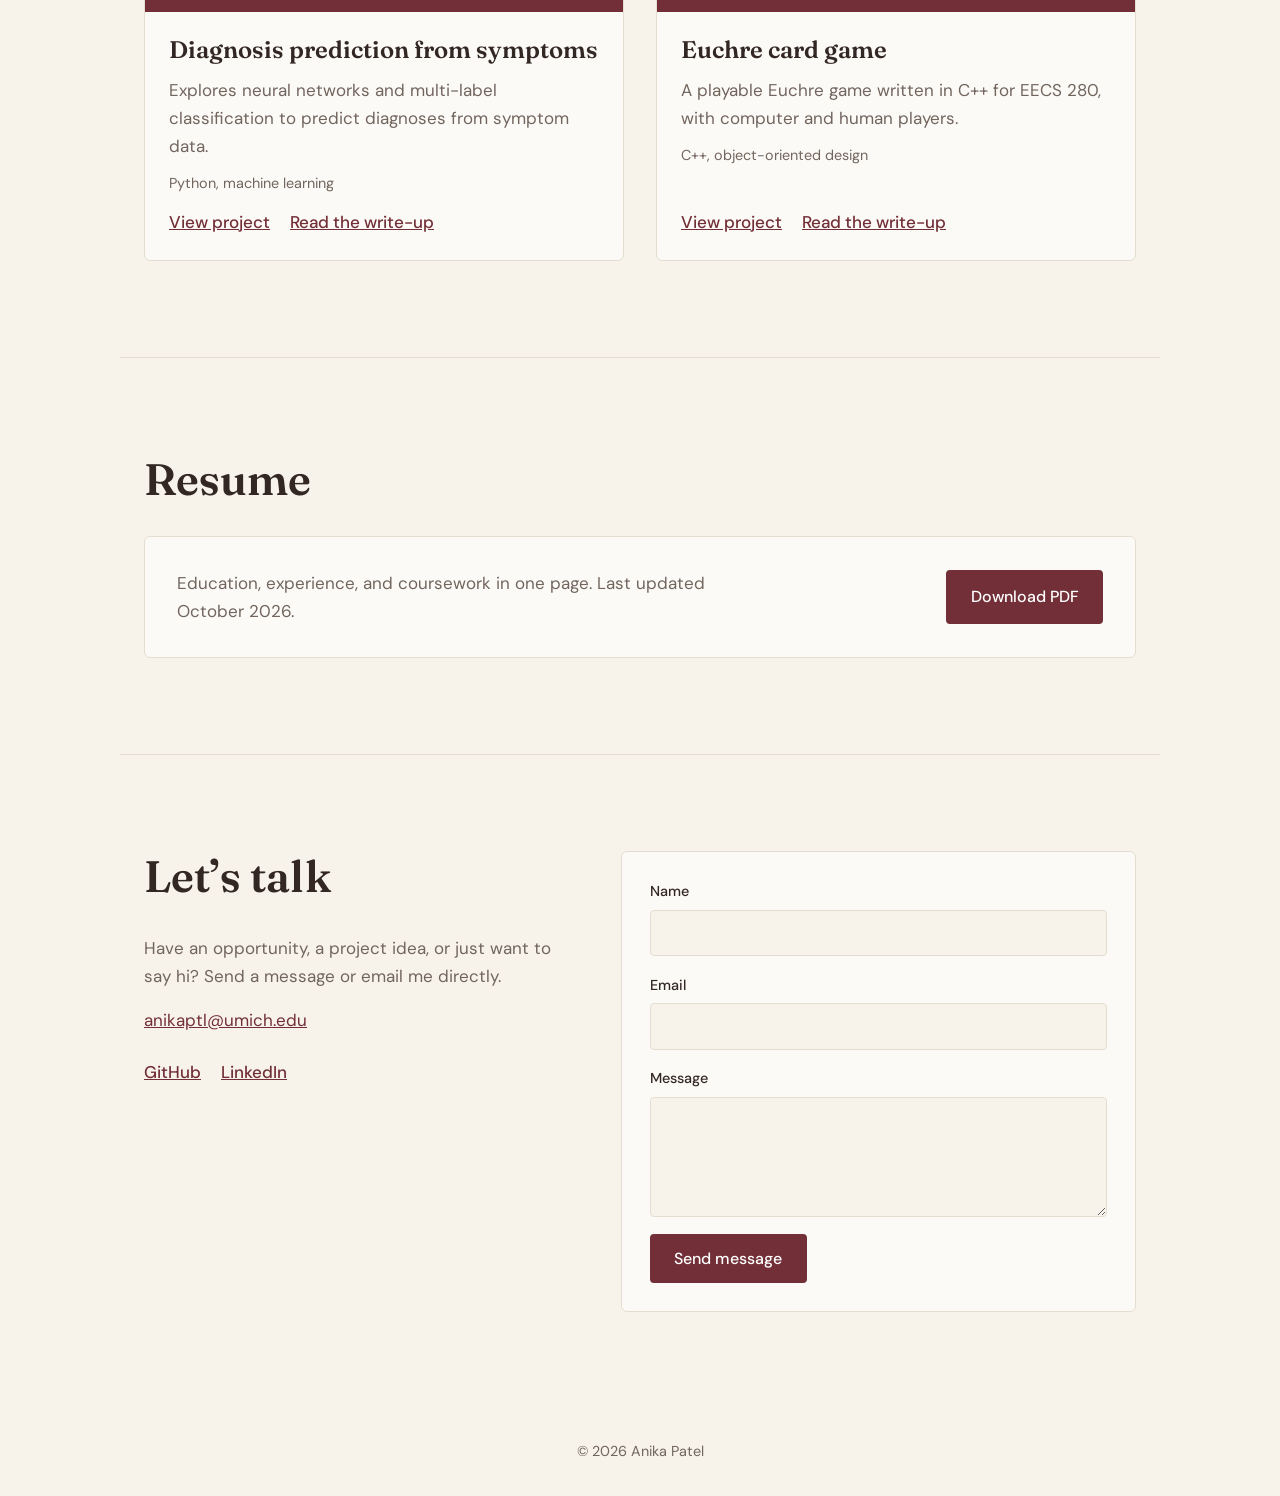
==== commit 7fc022fa: "Rename index (1).html to index.html" ====
--- a/index.html
+++ b/index.html
@@ -95,14 +95,14 @@
       <div>
         <h2>Let’s talk</h2>
         <p>Have an opportunity, a project idea, or just want to say hi? Send a message or email me directly.</p>
-        <a href="mailto:you@example.com">you@example.com</a>
+        <a href="mailto:anikaptl@umich.edu">anikaptl@umich.edu</a>
         <div class="social">
           <a href="https://github.com/07anpatel">GitHub</a>
           <a href="https://www.linkedin.com/in/anika-patel-8117b532b/">LinkedIn</a>
         </div>
       </div>
       <!-- Static sites can't send mail on their own. Swap the action for your Formspree/Netlify endpoint, or this opens the visitor's email app. -->
-      <form action="mailto:you@example.com" method="post" enctype="text/plain">
+      <form action="mailto:anikaptl@umich.edu" method="post" enctype="text/plain">
         <label>Name <input name="name" required></label>
         <label>Email <input type="email" name="email" required></label>
         <label>Message <textarea name="message" required></textarea></label>
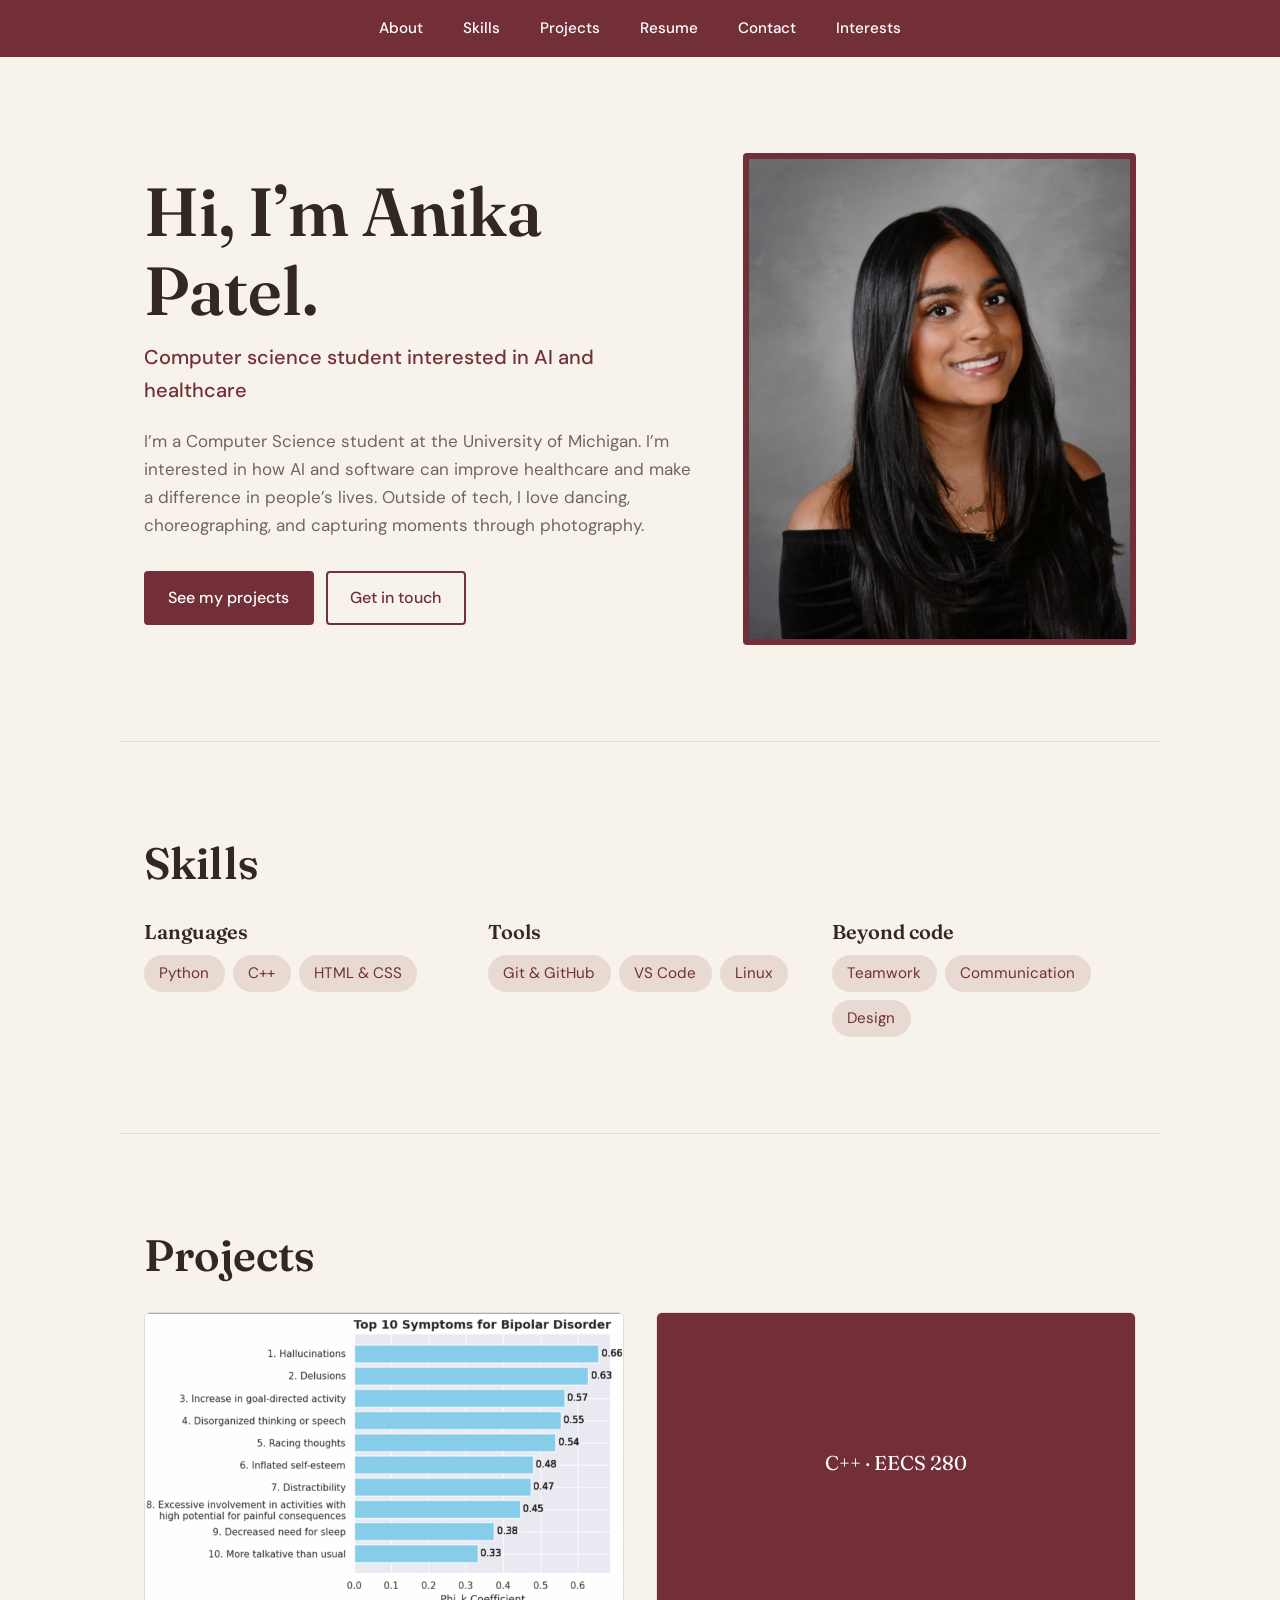
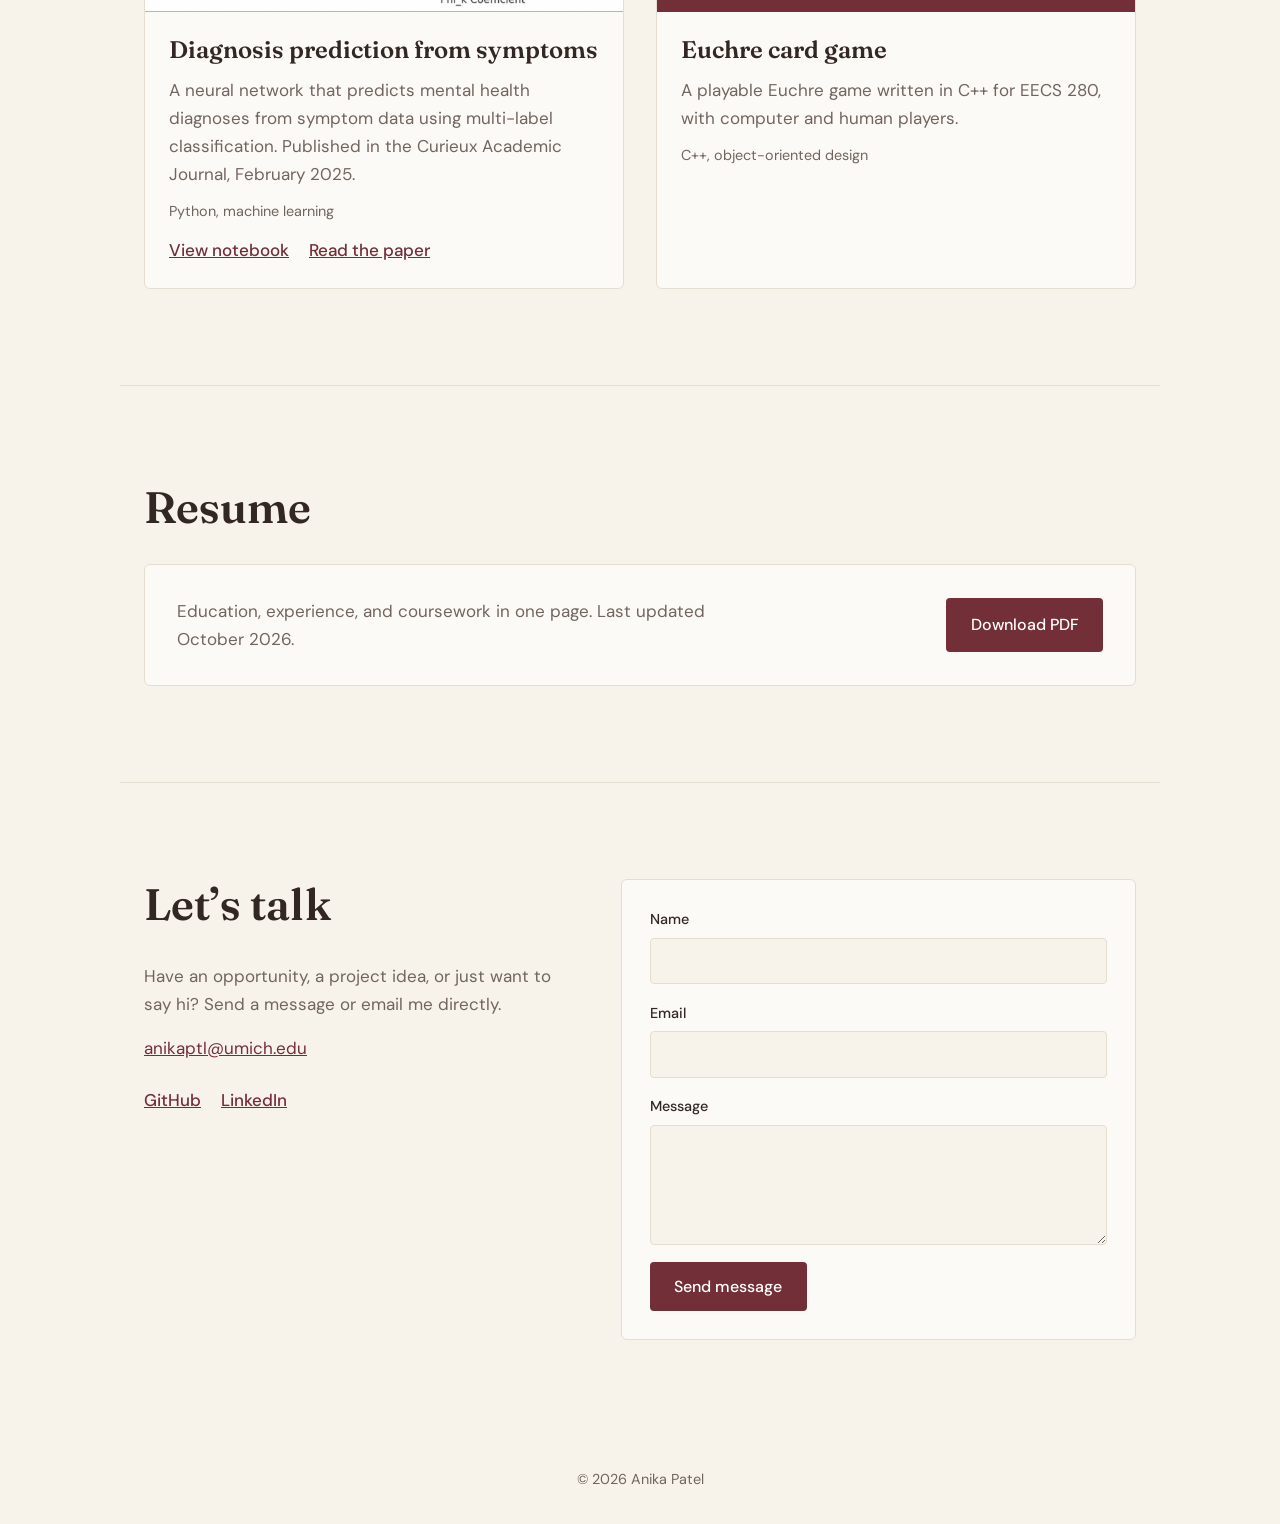
==== commit de33d8d4: "Add files via upload" ====
--- a/index.html
+++ b/index.html
@@ -60,24 +60,21 @@
     <h2>Projects</h2>
     <div class="projects">
       <article class="project">
-        <div class="shot"><!-- <img src="project1.png" alt=""> -->Project one image</div>
+        <div class="shot"><img src="ml-project.png" alt="Chart from the diagnosis prediction project"></div>
         <div class="body">
           <h3>Diagnosis prediction from symptoms</h3>
-          <p>Explores neural networks and multi-label classification to predict diagnoses from symptom data.</p>
+          <p>A neural network that predicts mental health diagnoses from symptom data using multi-label classification. Published in the Curieux Academic Journal, February 2025.</p>
           <p class="tags">Python, machine learning</p>
-          <!-- Link to wherever it lives: live site, Figma, video, PDF write-up, etc. -->
-          <div class="links"><a href="#">View project</a><a href="#">Read the write-up</a></div>
+          <div class="links"><a href="https://colab.research.google.com/drive/12zcgl_Yl6BedEASzzJrs4k8hGoQnDWQX" target="_blank" rel="noopener">View notebook</a><a href="https://www.curieuxacademicjournal.com/_files/ugd/99711c_663da8cf4d39442097c3d1cb432406d2.pdf#page=109" target="_blank" rel="noopener">Read the paper</a></div>
         </div>
       </article>
       <article class="project">
-        <div class="shot"><!-- <img src="project2.png" alt=""> -->Euchre screenshot</div>
+        <div class="shot"><!-- <img src="project2.png" alt=""> -->C++ · EECS 280</div>
         <div class="body">
           <h3>Euchre card game</h3>
           <p>A playable Euchre game written in C++ for EECS 280, with computer and human players.</p>
           <p class="tags">C++, object-oriented design</p>
-          <!-- Link to wherever it lives: live site, Figma, video, PDF write-up, etc. -->
-          <div class="links"><a href="#">View project</a><a href="#">Read the write-up</a></div>
-        </div>
+                  </div>
       </article>
     </div>
   </section>
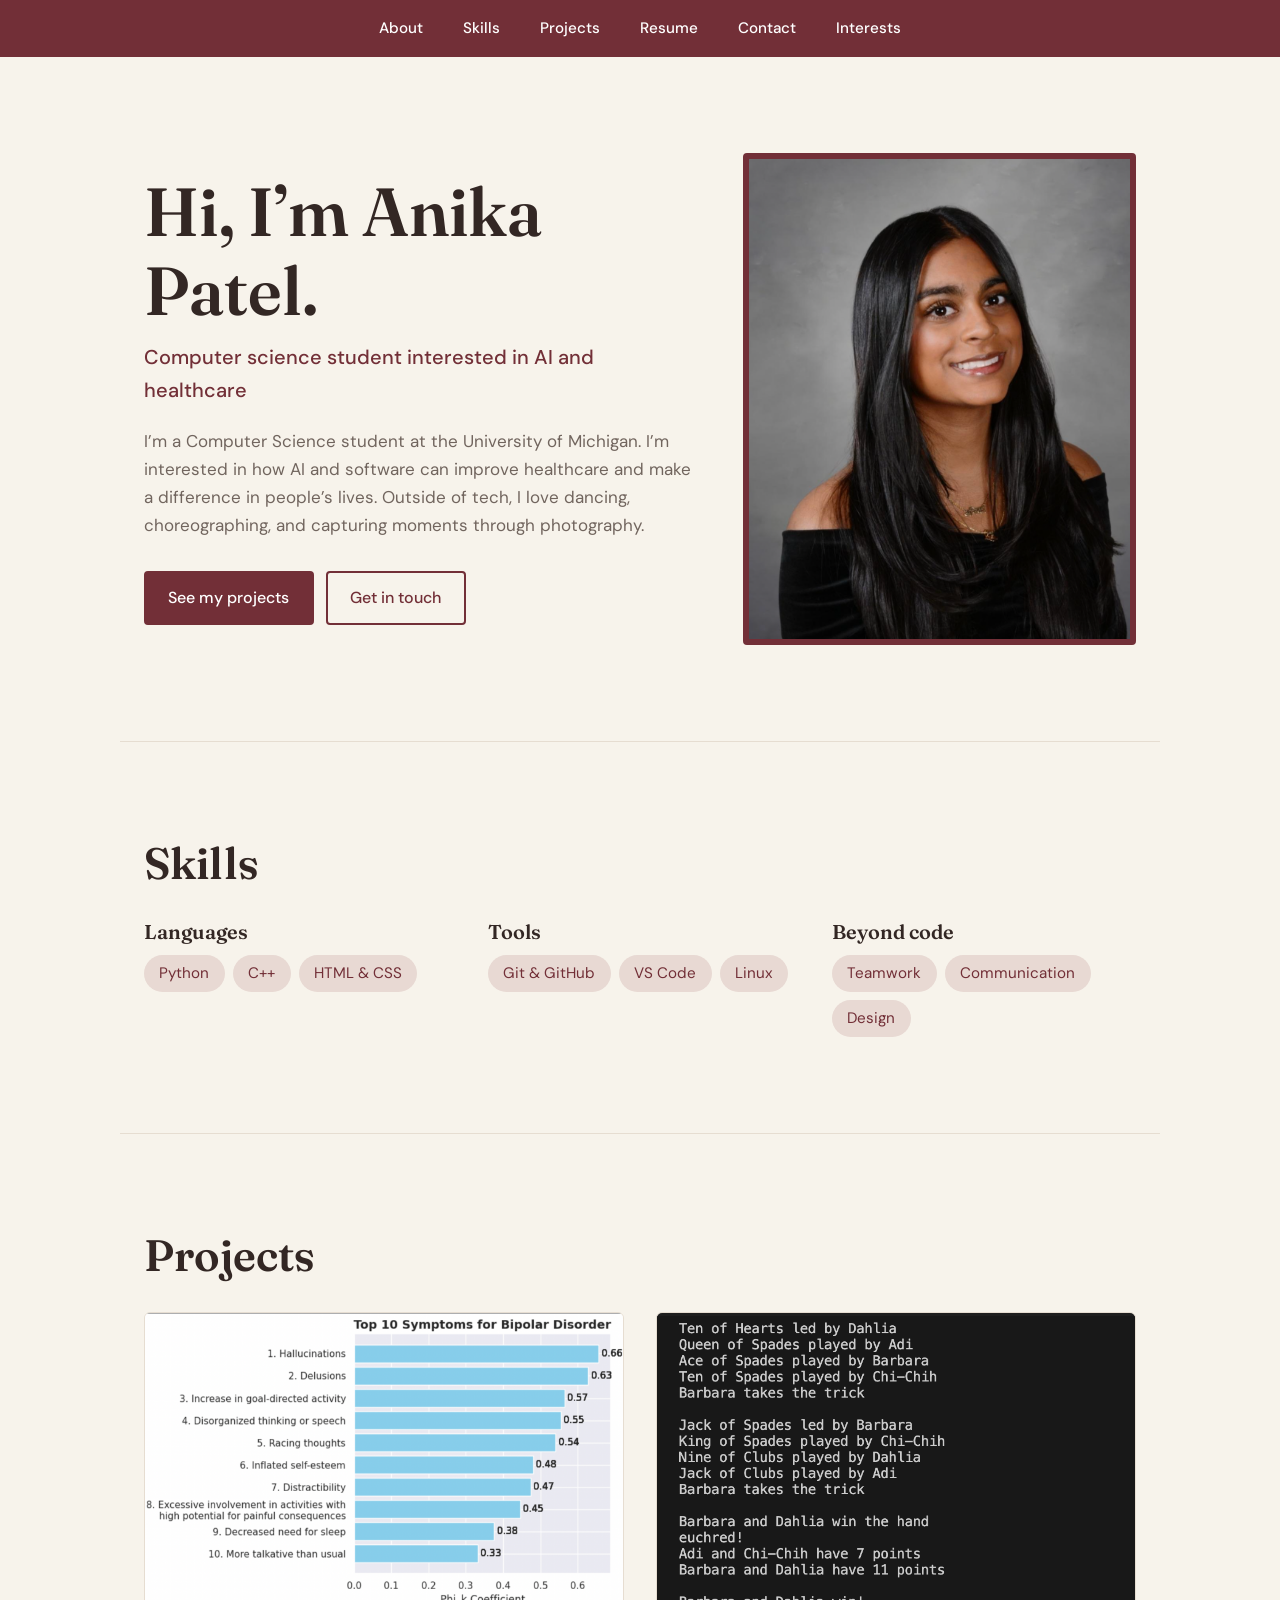
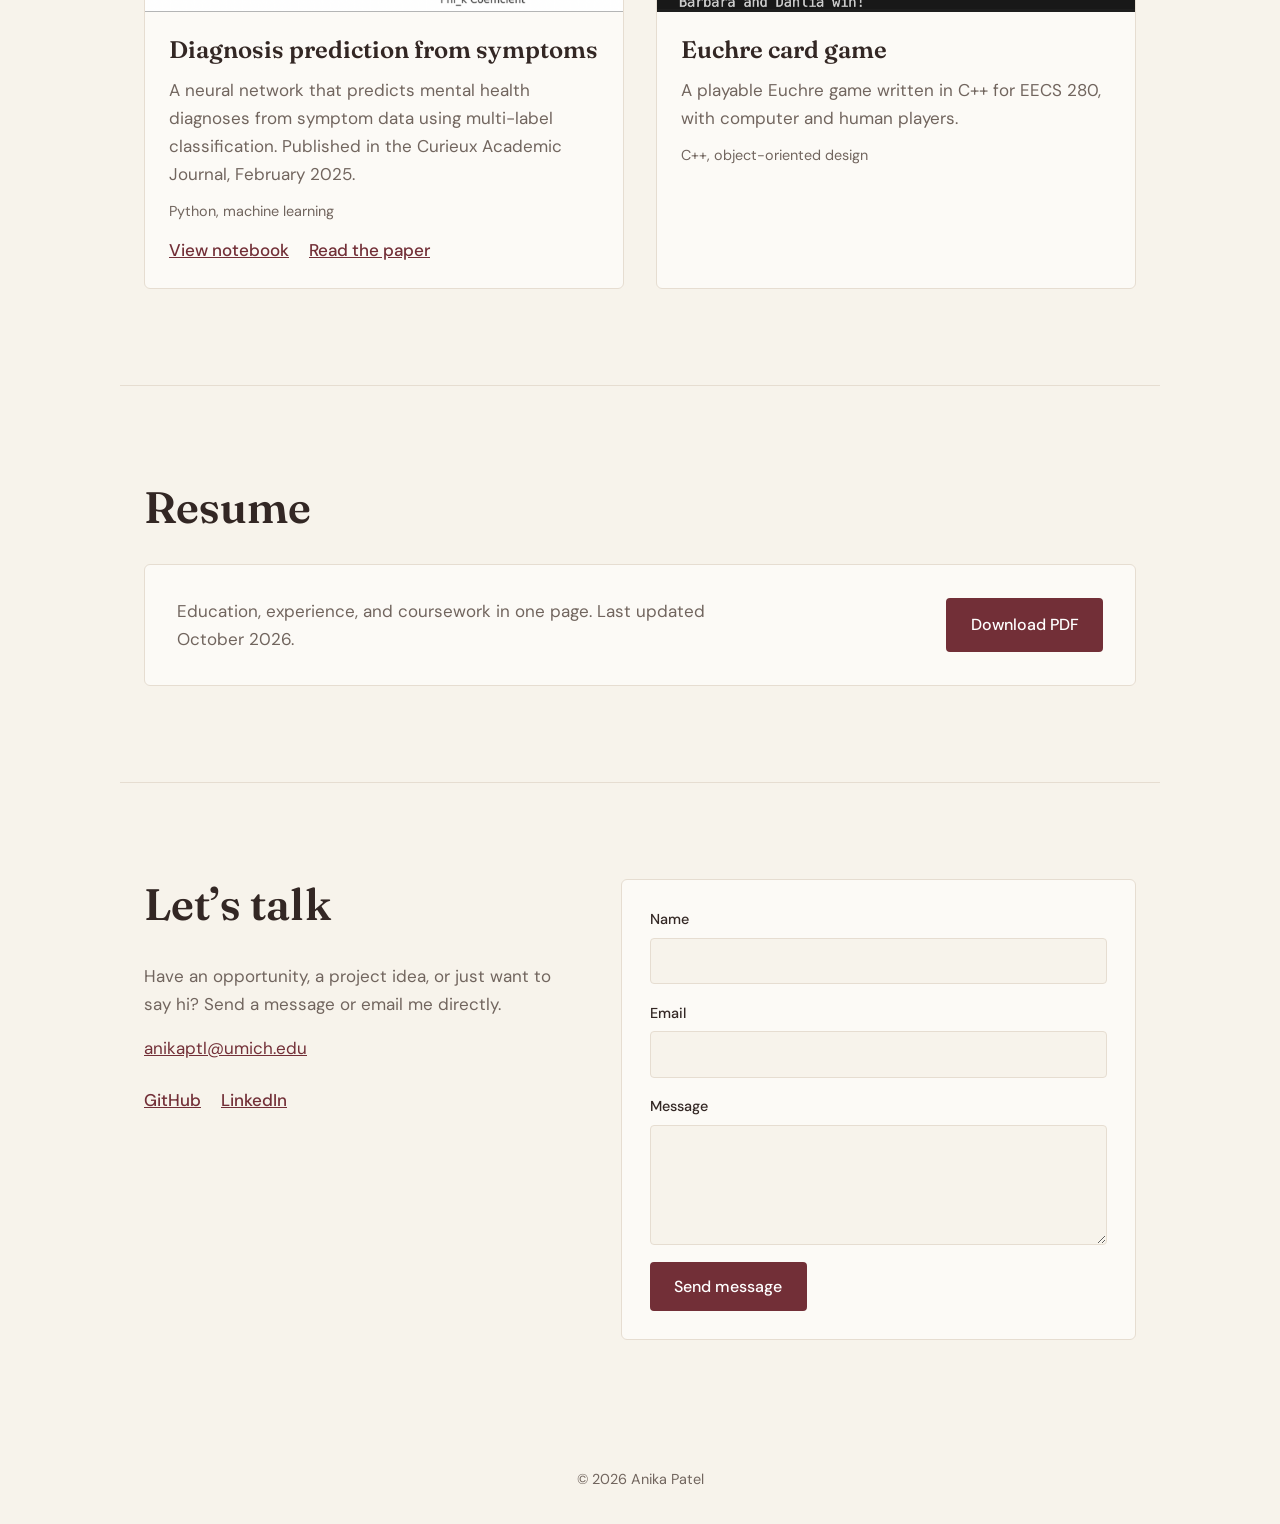
==== commit 6b4c7ebb: "Add files via upload" ====
--- a/index.html
+++ b/index.html
@@ -69,7 +69,7 @@
         </div>
       </article>
       <article class="project">
-        <div class="shot"><!-- <img src="project2.png" alt=""> -->C++ · EECS 280</div>
+        <div class="shot" style="background:#1e1e1e"><img src="euchre.png" alt="Terminal output of a Euchre game: tricks played, a hand won, and the final winners" style="object-fit:contain"></div>
         <div class="body">
           <h3>Euchre card game</h3>
           <p>A playable Euchre game written in C++ for EECS 280, with computer and human players.</p>
